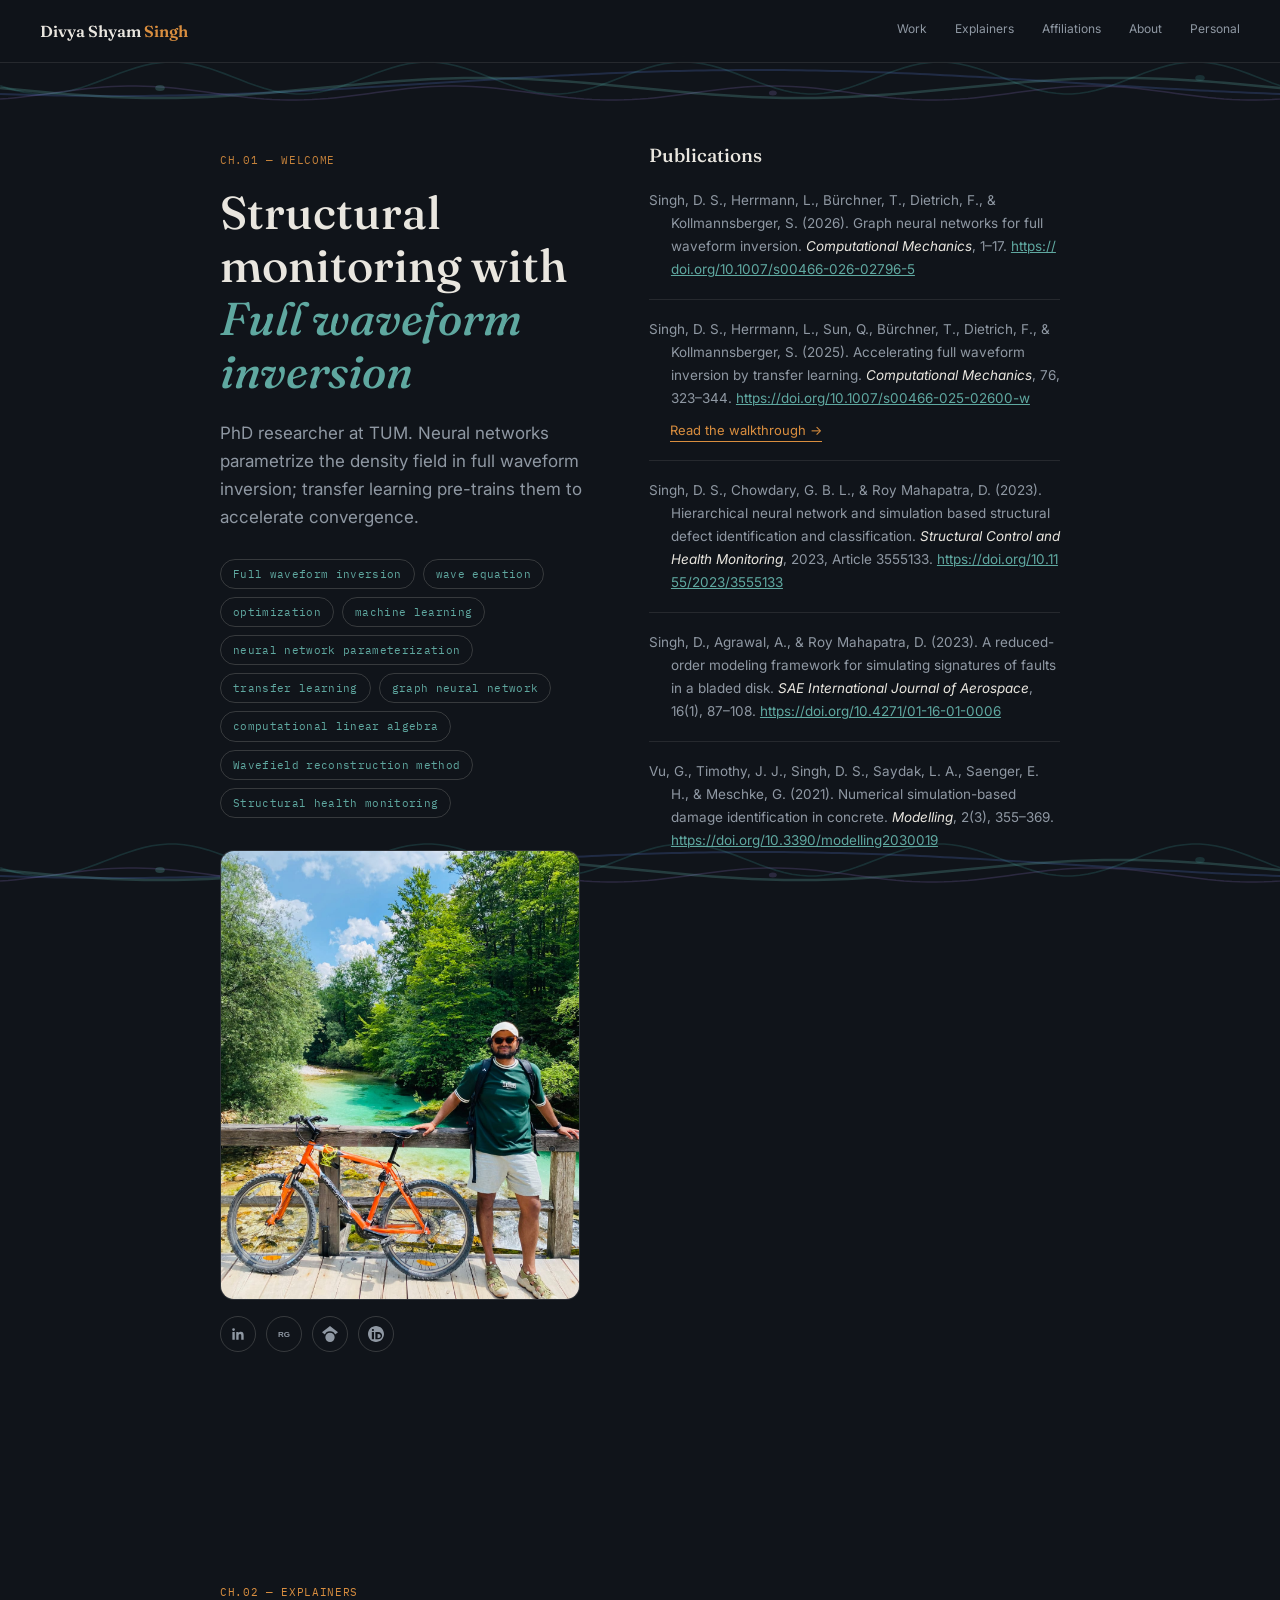
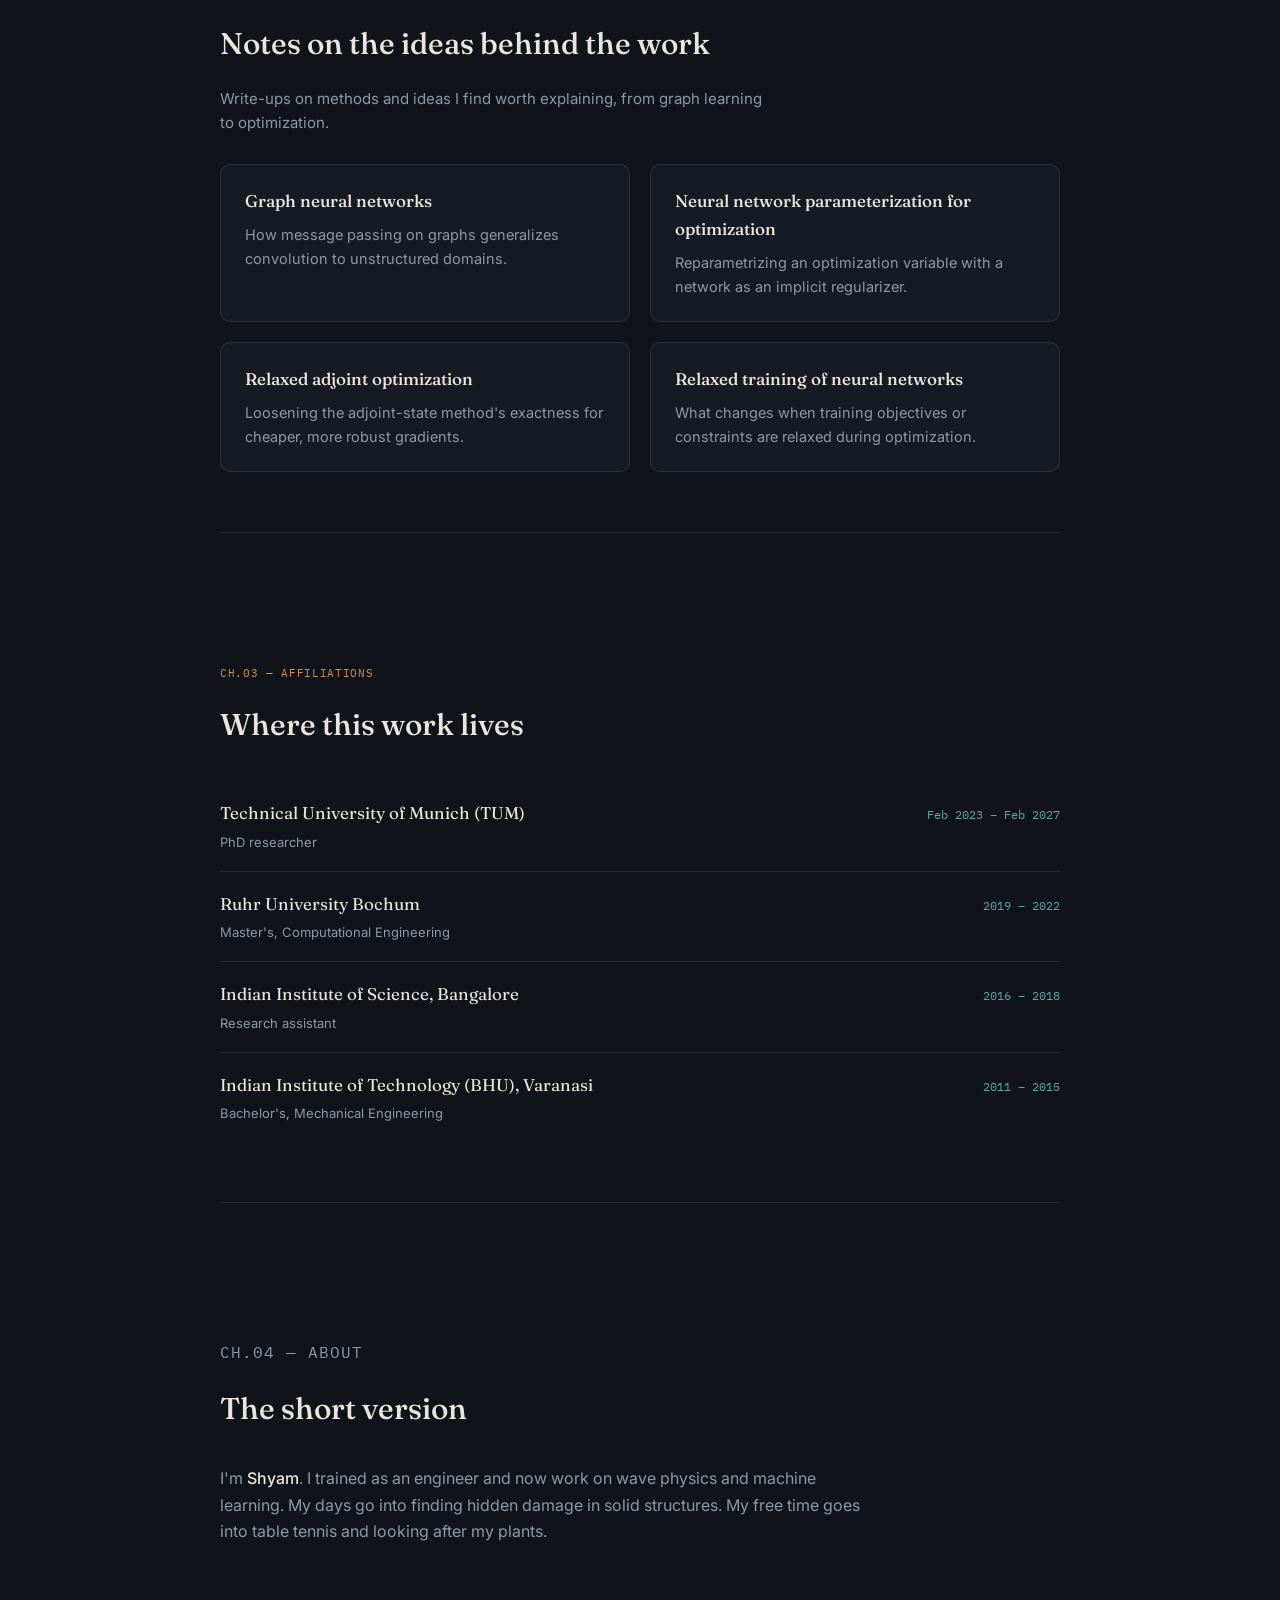
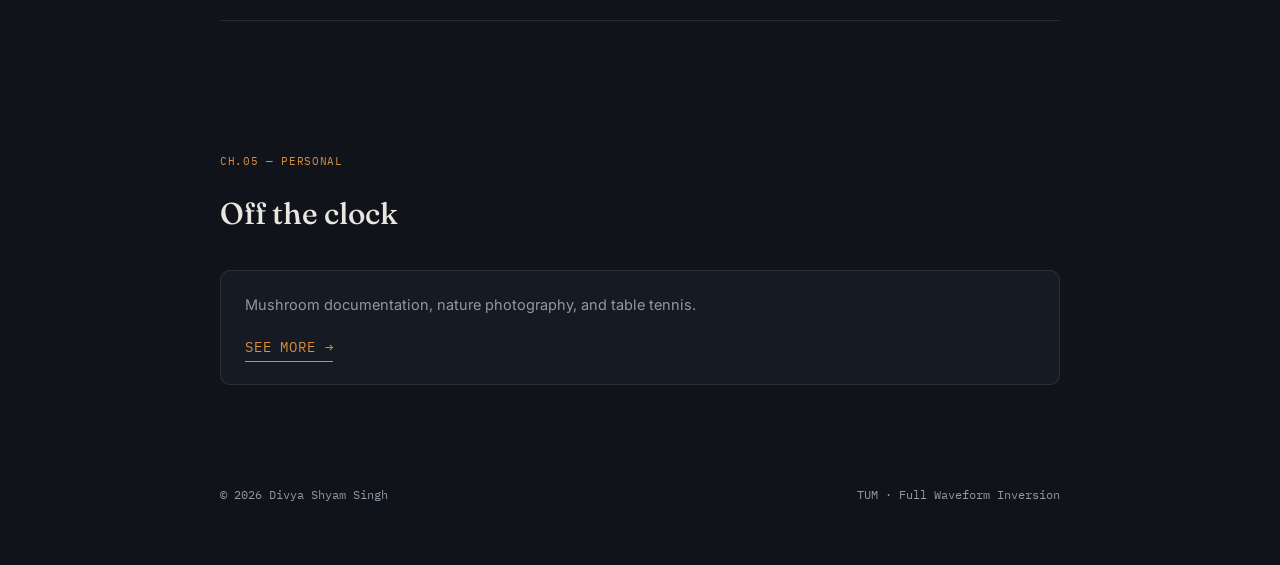
==== index.html @ 3b69af84 "Reorient wave decoration to horizontal top/bottom bands Replaces the single vertical left-edge strip" ====
<!DOCTYPE html>
<html lang="en">
<head>
<meta charset="UTF-8">
<meta name="viewport" content="width=device-width, initial-scale=1.0">
<title>Divya Shyam Singh</title>
<link rel="preconnect" href="https://fonts.googleapis.com">
<link rel="preconnect" href="https://fonts.gstatic.com" crossorigin>
<link href="https://fonts.googleapis.com/css2?family=Fraunces:opsz,wght@9..144,400;9..144,500;9..144,600&family=IBM+Plex+Mono:wght@400;500&family=Inter:wght@400;500&display=swap" rel="stylesheet">
<link rel="stylesheet" href="styles.css">
<style>
  #hero{
    display:block;
    padding-top:140px; padding-bottom:100px;
    border-bottom:none; position:relative;
  }
  #hero .hero-grid{
    display:grid; grid-template-columns:1fr 1.1fr; gap:56px; align-items:start;
  }
  #hero .eyebrow{ opacity:0.9; }
  #hero h1{
    font-family:'Fraunces', serif; font-weight:500;
    font-size:clamp(30px, 4vw, 46px);
    line-height:1.15; margin:0 0 20px;
  }
  #hero h1 em{ font-style:italic; color:var(--teal); }
  #hero p.lede{ color:var(--text-dim); font-size:17px; max-width:48ch; margin:0 0 28px; }
  #hero .hero-tags{ display:flex; flex-wrap:wrap; gap:8px; margin-bottom:32px; }

  .hero-photo{
    border-radius:14px; overflow:hidden;
    border:1px solid var(--line); background:var(--bg-panel);
    aspect-ratio:4/5; max-width:360px;
  }
  .hero-photo img{ width:100%; height:100%; object-fit:cover; display:block; }

  .hero-socials{ display:flex; gap:10px; margin-top:16px; max-width:360px; }
  .hero-socials a{
    display:flex; align-items:center; justify-content:center;
    width:36px; height:36px; border-radius:50%;
    border:1px solid var(--line-strong); color:var(--text-dim);
    transition:color .2s ease, border-color .2s ease;
  }
  .hero-socials a:hover{ color:var(--amber); border-color:var(--amber); }
  .hero-socials svg{ width:16px; height:16px; fill:currentColor; }

  .pub-col .pub-heading{ font-family:'Fraunces', serif; font-weight:500; font-size:19px; margin:0 0 18px; }
  .pub-list{ display:flex; flex-direction:column; }
  .pub-item{ padding:18px 0; border-bottom:1px solid var(--line); }
  .pub-item:first-child{ padding-top:0; }
  .pub-item:last-child{ border-bottom:none; }
  .pub-cite{
    margin:0; color:var(--text-dim); font-size:13.5px; line-height:1.7;
    padding-left:1.6em; text-indent:-1.6em;
  }
  .pub-cite em{ color:var(--text); font-style:italic; }
  .pub-cite a{ color:var(--teal); word-break:break-all; }
  .pub-walkthrough{
    display:inline-block; margin-top:10px; margin-left:1.6em;
    font-size:13px; color:var(--amber); text-decoration:none;
    border-bottom:1px solid var(--amber);
  }

  @media (max-width:820px){
    #hero{ padding-top:110px; }
    #hero .hero-grid{ grid-template-columns:1fr; gap:40px; }
    .hero-photo{ max-width:280px; margin:0 auto 8px; }
  }

  #explainers .lede-strip{ color:var(--text-dim); font-size:15px; max-width:62ch; margin:-14px 0 28px; }
  .explainer-grid{ display:grid; grid-template-columns:repeat(2,1fr); gap:20px; }
  .explainer-card{
    background:var(--bg-panel); border:1px solid var(--line);
    border-radius:10px; padding:22px 24px; text-decoration:none;
    display:block; transition:border-color .2s ease;
  }
  .explainer-card:hover{ border-color:var(--amber); }
  .explainer-card h3{ font-family:'Fraunces', serif; font-weight:500; font-size:17px; margin:0 0 8px; color:var(--text); }
  .explainer-card p{ color:var(--text-dim); font-size:14.5px; margin:0; }
  @media (max-width:720px){ .explainer-grid{ grid-template-columns:1fr; } }

  #affiliations .aff-row{
    display:flex; justify-content:space-between; align-items:baseline;
    gap:16px; padding:18px 0; border-bottom:1px solid var(--line);
    flex-wrap:wrap;
  }
  #affiliations .aff-row:last-child{ border-bottom:none; }
  #affiliations .aff-main{ display:flex; flex-direction:column; gap:4px; }
  #affiliations .aff-name{ font-family:'Fraunces', serif; font-size:17px; }
  #affiliations .aff-role{ color:var(--text-dim); font-size:13px; }
  #affiliations .aff-dates{
    color:var(--teal); font-size:12px; white-space:nowrap;
    font-family:'IBM Plex Mono', monospace;
  }
  #about p{ font-size:16px; color:var(--text-dim); max-width:64ch; }
  #about p strong{ color:var(--text); font-weight:500; }

  #personal .card p{ color:var(--text-dim); font-size:14.5px; margin:0 0 16px; }
  .personal-link{
    display:inline-flex; align-items:center; gap:8px;
    color:var(--amber); text-decoration:none; font-size:14px;
    border-bottom:1px solid var(--amber); padding-bottom:2px;
  }
  .personal-link:hover{ color:var(--text); border-color:var(--text); }
</style>
</head>
<body>
<div class="edge-waves top-waves" aria-hidden="true">
  <svg viewBox="0 0 1600 60" preserveAspectRatio="none">
    <path class="w2" d="M0.0 35.94 L5.0 36.21 L10.0 36.46 L15.0 36.69 L20.0 36.9 L25.0 37.1 L30.0 37.28 L35.0 37.43 L40.0 37.57 L45.0 37.69 L50.0 37.79 L55.0 37.87 L60.0 37.94 L65.0 37.98 L70.0 38.0 L75.0 38.0 L80.0 37.98 L85.0 37.94 L90.0 37.88 L95.0 37.8 L100.0 37.7 L105.0 37.58 L110.0 37.45 L115.0 37.29 L120.0 37.11 L125.0 36.92 L130.0 36.7 L135.0 36.47 L140.0 36.22 L145.0 35.96 L150.0 35.68 L155.0 35.38 L160.0 35.06 L165.0 34.73 L170.0 34.38 L175.0 34.02 L180.0 33.65 L185.0 33.26 L190.0 32.86 L195.0 32.45 L200.0 32.02 L205.0 31.59 L210.0 31.14 L215.0 30.69 L220.0 30.23 L225.0 29.75 L230.0 29.28 L235.0 28.79 L240.0 28.3 L245.0 27.8 L250.0 27.3 L255.0 26.8 L260.0 26.29 L265.0 25.78 L270.0 25.27 L275.0 24.76 L280.0 24.25 L285.0 23.74 L290.0 23.24 L295.0 22.73 L300.0 22.23 L305.0 21.74 L310.0 21.24 L315.0 20.76 L320.0 20.28 L325.0 19.81 L330.0 19.34 L335.0 18.89 L340.0 18.44 L345.0 18.01 L350.0 17.58 L355.0 17.17 L360.0 16.77 L365.0 16.38 L370.0 16.0 L375.0 15.64 L380.0 15.29 L385.0 14.96 L390.0 14.65 L395.0 14.35 L400.0 14.06 L405.0 13.79 L410.0 13.54 L415.0 13.31 L420.0 13.1 L425.0 12.9 L430.0 12.72 L435.0 12.57 L440.0 12.43 L445.0 12.31 L450.0 12.21 L455.0 12.13 L460.0 12.06 L465.0 12.02 L470.0 12.0 L475.0 12.0 L480.0 12.02 L485.0 12.06 L490.0 12.12 L495.0 12.2 L500.0 12.3 L505.0 12.42 L510.0 12.55 L515.0 12.71 L520.0 12.89 L525.0 13.08 L530.0 13.3 L535.0 13.53 L540.0 13.78 L545.0 14.04 L550.0 14.32 L555.0 14.62 L560.0 14.94 L565.0 15.27 L570.0 15.62 L575.0 15.98 L580.0 16.35 L585.0 16.74 L590.0 17.14 L595.0 17.55 L600.0 17.98 L605.0 18.41 L610.0 18.86 L615.0 19.31 L620.0 19.77 L625.0 20.25 L630.0 20.72 L635.0 21.21 L640.0 21.7 L645.0 22.2 L650.0 22.7 L655.0 23.2 L660.0 23.71 L665.0 24.22 L670.0 24.73 L675.0 25.24 L680.0 25.75 L685.0 26.26 L690.0 26.76 L695.0 27.27 L700.0 27.77 L705.0 28.26 L710.0 28.76 L715.0 29.24 L720.0 29.72 L725.0 30.19 L730.0 30.66 L735.0 31.11 L740.0 31.56 L745.0 31.99 L750.0 32.42 L755.0 32.83 L760.0 33.23 L765.0 33.62 L770.0 34.0 L775.0 34.36 L780.0 34.71 L785.0 35.04 L790.0 35.35 L795.0 35.65 L800.0 35.94 L805.0 36.21 L810.0 36.46 L815.0 36.69 L820.0 36.9 L825.0 37.1 L830.0 37.28 L835.0 37.43 L840.0 37.57 L845.0 37.69 L850.0 37.79 L855.0 37.87 L860.0 37.94 L865.0 37.98 L870.0 38.0 L875.0 38.0 L880.0 37.98 L885.0 37.94 L890.0 37.88 L895.0 37.8 L900.0 37.7 L905.0 37.58 L910.0 37.45 L915.0 37.29 L920.0 37.11 L925.0 36.92 L930.0 36.7 L935.0 36.47 L940.0 36.22 L945.0 35.96 L950.0 35.68 L955.0 35.38 L960.0 35.06 L965.0 34.73 L970.0 34.38 L975.0 34.02 L980.0 33.65 L985.0 33.26 L990.0 32.86 L995.0 32.45 L1000.0 32.02 L1005.0 31.59 L1010.0 31.14 L1015.0 30.69 L1020.0 30.23 L1025.0 29.75 L1030.0 29.28 L1035.0 28.79 L1040.0 28.3 L1045.0 27.8 L1050.0 27.3 L1055.0 26.8 L1060.0 26.29 L1065.0 25.78 L1070.0 25.27 L1075.0 24.76 L1080.0 24.25 L1085.0 23.74 L1090.0 23.24 L1095.0 22.73 L1100.0 22.23 L1105.0 21.74 L1110.0 21.24 L1115.0 20.76 L1120.0 20.28 L1125.0 19.81 L1130.0 19.34 L1135.0 18.89 L1140.0 18.44 L1145.0 18.01 L1150.0 17.58 L1155.0 17.17 L1160.0 16.77 L1165.0 16.38 L1170.0 16.0 L1175.0 15.64 L1180.0 15.29 L1185.0 14.96 L1190.0 14.65 L1195.0 14.35 L1200.0 14.06 L1205.0 13.79 L1210.0 13.54 L1215.0 13.31 L1220.0 13.1 L1225.0 12.9 L1230.0 12.72 L1235.0 12.57 L1240.0 12.43 L1245.0 12.31 L1250.0 12.21 L1255.0 12.13 L1260.0 12.06 L1265.0 12.02 L1270.0 12.0 L1275.0 12.0 L1280.0 12.02 L1285.0 12.06 L1290.0 12.12 L1295.0 12.2 L1300.0 12.3 L1305.0 12.42 L1310.0 12.55 L1315.0 12.71 L1320.0 12.89 L1325.0 13.08 L1330.0 13.3 L1335.0 13.53 L1340.0 13.78 L1345.0 14.04 L1350.0 14.32 L1355.0 14.62 L1360.0 14.94 L1365.0 15.27 L1370.0 15.62 L1375.0 15.98 L1380.0 16.35 L1385.0 16.74 L1390.0 17.14 L1395.0 17.55 L1400.0 17.98 L1405.0 18.41 L1410.0 18.86 L1415.0 19.31 L1420.0 19.77 L1425.0 20.25 L1430.0 20.72 L1435.0 21.21 L1440.0 21.7 L1445.0 22.2 L1450.0 22.7 L1455.0 23.2 L1460.0 23.71 L1465.0 24.22 L1470.0 24.73 L1475.0 25.24 L1480.0 25.75 L1485.0 26.26 L1490.0 26.76 L1495.0 27.27 L1500.0 27.77 L1505.0 28.26 L1510.0 28.76 L1515.0 29.24 L1520.0 29.72 L1525.0 30.19 L1530.0 30.66 L1535.0 31.11 L1540.0 31.56 L1545.0 31.99 L1550.0 32.42 L1555.0 32.83 L1560.0 33.23 L1565.0 33.62 L1570.0 34.0 L1575.0 34.36 L1580.0 34.71 L1585.0 35.04 L1590.0 35.35 L1595.0 35.65 L1600.0 35.94"/>
    <path class="w1" d="M0.0 30.0 L5.0 30.78 L10.0 31.56 L15.0 32.33 L20.0 33.09 L25.0 33.83 L30.0 34.54 L35.0 35.22 L40.0 35.88 L45.0 36.49 L50.0 37.07 L55.0 37.6 L60.0 38.09 L65.0 38.53 L70.0 38.91 L75.0 39.24 L80.0 39.51 L85.0 39.72 L90.0 39.88 L95.0 39.97 L100.0 40.0 L105.0 39.97 L110.0 39.88 L115.0 39.72 L120.0 39.51 L125.0 39.24 L130.0 38.91 L135.0 38.53 L140.0 38.09 L145.0 37.6 L150.0 37.07 L155.0 36.49 L160.0 35.88 L165.0 35.22 L170.0 34.54 L175.0 33.83 L180.0 33.09 L185.0 32.33 L190.0 31.56 L195.0 30.78 L200.0 30.0 L205.0 29.22 L210.0 28.44 L215.0 27.67 L220.0 26.91 L225.0 26.17 L230.0 25.46 L235.0 24.78 L240.0 24.12 L245.0 23.51 L250.0 22.93 L255.0 22.4 L260.0 21.91 L265.0 21.47 L270.0 21.09 L275.0 20.76 L280.0 20.49 L285.0 20.28 L290.0 20.12 L295.0 20.03 L300.0 20.0 L305.0 20.03 L310.0 20.12 L315.0 20.28 L320.0 20.49 L325.0 20.76 L330.0 21.09 L335.0 21.47 L340.0 21.91 L345.0 22.4 L350.0 22.93 L355.0 23.51 L360.0 24.12 L365.0 24.78 L370.0 25.46 L375.0 26.17 L380.0 26.91 L385.0 27.67 L390.0 28.44 L395.0 29.22 L400.0 30.0 L405.0 30.78 L410.0 31.56 L415.0 32.33 L420.0 33.09 L425.0 33.83 L430.0 34.54 L435.0 35.22 L440.0 35.88 L445.0 36.49 L450.0 37.07 L455.0 37.6 L460.0 38.09 L465.0 38.53 L470.0 38.91 L475.0 39.24 L480.0 39.51 L485.0 39.72 L490.0 39.88 L495.0 39.97 L500.0 40.0 L505.0 39.97 L510.0 39.88 L515.0 39.72 L520.0 39.51 L525.0 39.24 L530.0 38.91 L535.0 38.53 L540.0 38.09 L545.0 37.6 L550.0 37.07 L555.0 36.49 L560.0 35.88 L565.0 35.22 L570.0 34.54 L575.0 33.83 L580.0 33.09 L585.0 32.33 L590.0 31.56 L595.0 30.78 L600.0 30.0 L605.0 29.22 L610.0 28.44 L615.0 27.67 L620.0 26.91 L625.0 26.17 L630.0 25.46 L635.0 24.78 L640.0 24.12 L645.0 23.51 L650.0 22.93 L655.0 22.4 L660.0 21.91 L665.0 21.47 L670.0 21.09 L675.0 20.76 L680.0 20.49 L685.0 20.28 L690.0 20.12 L695.0 20.03 L700.0 20.0 L705.0 20.03 L710.0 20.12 L715.0 20.28 L720.0 20.49 L725.0 20.76 L730.0 21.09 L735.0 21.47 L740.0 21.91 L745.0 22.4 L750.0 22.93 L755.0 23.51 L760.0 24.12 L765.0 24.78 L770.0 25.46 L775.0 26.17 L780.0 26.91 L785.0 27.67 L790.0 28.44 L795.0 29.22 L800.0 30.0 L805.0 30.78 L810.0 31.56 L815.0 32.33 L820.0 33.09 L825.0 33.83 L830.0 34.54 L835.0 35.22 L840.0 35.88 L845.0 36.49 L850.0 37.07 L855.0 37.6 L860.0 38.09 L865.0 38.53 L870.0 38.91 L875.0 39.24 L880.0 39.51 L885.0 39.72 L890.0 39.88 L895.0 39.97 L900.0 40.0 L905.0 39.97 L910.0 39.88 L915.0 39.72 L920.0 39.51 L925.0 39.24 L930.0 38.91 L935.0 38.53 L940.0 38.09 L945.0 37.6 L950.0 37.07 L955.0 36.49 L960.0 35.88 L965.0 35.22 L970.0 34.54 L975.0 33.83 L980.0 33.09 L985.0 32.33 L990.0 31.56 L995.0 30.78 L1000.0 30.0 L1005.0 29.22 L1010.0 28.44 L1015.0 27.67 L1020.0 26.91 L1025.0 26.17 L1030.0 25.46 L1035.0 24.78 L1040.0 24.12 L1045.0 23.51 L1050.0 22.93 L1055.0 22.4 L1060.0 21.91 L1065.0 21.47 L1070.0 21.09 L1075.0 20.76 L1080.0 20.49 L1085.0 20.28 L1090.0 20.12 L1095.0 20.03 L1100.0 20.0 L1105.0 20.03 L1110.0 20.12 L1115.0 20.28 L1120.0 20.49 L1125.0 20.76 L1130.0 21.09 L1135.0 21.47 L1140.0 21.91 L1145.0 22.4 L1150.0 22.93 L1155.0 23.51 L1160.0 24.12 L1165.0 24.78 L1170.0 25.46 L1175.0 26.17 L1180.0 26.91 L1185.0 27.67 L1190.0 28.44 L1195.0 29.22 L1200.0 30.0 L1205.0 30.78 L1210.0 31.56 L1215.0 32.33 L1220.0 33.09 L1225.0 33.83 L1230.0 34.54 L1235.0 35.22 L1240.0 35.88 L1245.0 36.49 L1250.0 37.07 L1255.0 37.6 L1260.0 38.09 L1265.0 38.53 L1270.0 38.91 L1275.0 39.24 L1280.0 39.51 L1285.0 39.72 L1290.0 39.88 L1295.0 39.97 L1300.0 40.0 L1305.0 39.97 L1310.0 39.88 L1315.0 39.72 L1320.0 39.51 L1325.0 39.24 L1330.0 38.91 L1335.0 38.53 L1340.0 38.09 L1345.0 37.6 L1350.0 37.07 L1355.0 36.49 L1360.0 35.88 L1365.0 35.22 L1370.0 34.54 L1375.0 33.83 L1380.0 33.09 L1385.0 32.33 L1390.0 31.56 L1395.0 30.78 L1400.0 30.0 L1405.0 29.22 L1410.0 28.44 L1415.0 27.67 L1420.0 26.91 L1425.0 26.17 L1430.0 25.46 L1435.0 24.78 L1440.0 24.12 L1445.0 23.51 L1450.0 22.93 L1455.0 22.4 L1460.0 21.91 L1465.0 21.47 L1470.0 21.09 L1475.0 20.76 L1480.0 20.49 L1485.0 20.28 L1490.0 20.12 L1495.0 20.03 L1500.0 20.0 L1505.0 20.03 L1510.0 20.12 L1515.0 20.28 L1520.0 20.49 L1525.0 20.76 L1530.0 21.09 L1535.0 21.47 L1540.0 21.91 L1545.0 22.4 L1550.0 22.93 L1555.0 23.51 L1560.0 24.12 L1565.0 24.78 L1570.0 25.46 L1575.0 26.17 L1580.0 26.91 L1585.0 27.67 L1590.0 28.44 L1595.0 29.22 L1600.0 30.0"/>
    <path class="w4" d="M0.0 27.67 L5.0 30.26 L10.0 32.46 L15.0 34.18 L20.0 35.35 L25.0 35.94 L30.0 35.91 L35.0 35.27 L40.0 34.04 L45.0 32.28 L50.0 30.04 L55.0 27.41 L60.0 24.5 L65.0 21.42 L70.0 18.29 L75.0 15.22 L80.0 12.33 L85.0 9.74 L90.0 7.54 L95.0 5.82 L100.0 4.65 L105.0 4.06 L110.0 4.09 L115.0 4.73 L120.0 5.96 L125.0 7.72 L130.0 9.96 L135.0 12.59 L140.0 15.5 L145.0 18.58 L150.0 21.71 L155.0 24.78 L160.0 27.67 L165.0 30.26 L170.0 32.46 L175.0 34.18 L180.0 35.35 L185.0 35.94 L190.0 35.91 L195.0 35.27 L200.0 34.04 L205.0 32.28 L210.0 30.04 L215.0 27.41 L220.0 24.5 L225.0 21.42 L230.0 18.29 L235.0 15.22 L240.0 12.33 L245.0 9.74 L250.0 7.54 L255.0 5.82 L260.0 4.65 L265.0 4.06 L270.0 4.09 L275.0 4.73 L280.0 5.96 L285.0 7.72 L290.0 9.96 L295.0 12.59 L300.0 15.5 L305.0 18.58 L310.0 21.71 L315.0 24.78 L320.0 27.67 L325.0 30.26 L330.0 32.46 L335.0 34.18 L340.0 35.35 L345.0 35.94 L350.0 35.91 L355.0 35.27 L360.0 34.04 L365.0 32.28 L370.0 30.04 L375.0 27.41 L380.0 24.5 L385.0 21.42 L390.0 18.29 L395.0 15.22 L400.0 12.33 L405.0 9.74 L410.0 7.54 L415.0 5.82 L420.0 4.65 L425.0 4.06 L430.0 4.09 L435.0 4.73 L440.0 5.96 L445.0 7.72 L450.0 9.96 L455.0 12.59 L460.0 15.5 L465.0 18.58 L470.0 21.71 L475.0 24.78 L480.0 27.67 L485.0 30.26 L490.0 32.46 L495.0 34.18 L500.0 35.35 L505.0 35.94 L510.0 35.91 L515.0 35.27 L520.0 34.04 L525.0 32.28 L530.0 30.04 L535.0 27.41 L540.0 24.5 L545.0 21.42 L550.0 18.29 L555.0 15.22 L560.0 12.33 L565.0 9.74 L570.0 7.54 L575.0 5.82 L580.0 4.65 L585.0 4.06 L590.0 4.09 L595.0 4.73 L600.0 5.96 L605.0 7.72 L610.0 9.96 L615.0 12.59 L620.0 15.5 L625.0 18.58 L630.0 21.71 L635.0 24.78 L640.0 27.67 L645.0 30.26 L650.0 32.46 L655.0 34.18 L660.0 35.35 L665.0 35.94 L670.0 35.91 L675.0 35.27 L680.0 34.04 L685.0 32.28 L690.0 30.04 L695.0 27.41 L700.0 24.5 L705.0 21.42 L710.0 18.29 L715.0 15.22 L720.0 12.33 L725.0 9.74 L730.0 7.54 L735.0 5.82 L740.0 4.65 L745.0 4.06 L750.0 4.09 L755.0 4.73 L760.0 5.96 L765.0 7.72 L770.0 9.96 L775.0 12.59 L780.0 15.5 L785.0 18.58 L790.0 21.71 L795.0 24.78 L800.0 27.67 L805.0 30.26 L810.0 32.46 L815.0 34.18 L820.0 35.35 L825.0 35.94 L830.0 35.91 L835.0 35.27 L840.0 34.04 L845.0 32.28 L850.0 30.04 L855.0 27.41 L860.0 24.5 L865.0 21.42 L870.0 18.29 L875.0 15.22 L880.0 12.33 L885.0 9.74 L890.0 7.54 L895.0 5.82 L900.0 4.65 L905.0 4.06 L910.0 4.09 L915.0 4.73 L920.0 5.96 L925.0 7.72 L930.0 9.96 L935.0 12.59 L940.0 15.5 L945.0 18.58 L950.0 21.71 L955.0 24.78 L960.0 27.67 L965.0 30.26 L970.0 32.46 L975.0 34.18 L980.0 35.35 L985.0 35.94 L990.0 35.91 L995.0 35.27 L1000.0 34.04 L1005.0 32.28 L1010.0 30.04 L1015.0 27.41 L1020.0 24.5 L1025.0 21.42 L1030.0 18.29 L1035.0 15.22 L1040.0 12.33 L1045.0 9.74 L1050.0 7.54 L1055.0 5.82 L1060.0 4.65 L1065.0 4.06 L1070.0 4.09 L1075.0 4.73 L1080.0 5.96 L1085.0 7.72 L1090.0 9.96 L1095.0 12.59 L1100.0 15.5 L1105.0 18.58 L1110.0 21.71 L1115.0 24.78 L1120.0 27.67 L1125.0 30.26 L1130.0 32.46 L1135.0 34.18 L1140.0 35.35 L1145.0 35.94 L1150.0 35.91 L1155.0 35.27 L1160.0 34.04 L1165.0 32.28 L1170.0 30.04 L1175.0 27.41 L1180.0 24.5 L1185.0 21.42 L1190.0 18.29 L1195.0 15.22 L1200.0 12.33 L1205.0 9.74 L1210.0 7.54 L1215.0 5.82 L1220.0 4.65 L1225.0 4.06 L1230.0 4.09 L1235.0 4.73 L1240.0 5.96 L1245.0 7.72 L1250.0 9.96 L1255.0 12.59 L1260.0 15.5 L1265.0 18.58 L1270.0 21.71 L1275.0 24.78 L1280.0 27.67 L1285.0 30.26 L1290.0 32.46 L1295.0 34.18 L1300.0 35.35 L1305.0 35.94 L1310.0 35.91 L1315.0 35.27 L1320.0 34.04 L1325.0 32.28 L1330.0 30.04 L1335.0 27.41 L1340.0 24.5 L1345.0 21.42 L1350.0 18.29 L1355.0 15.22 L1360.0 12.33 L1365.0 9.74 L1370.0 7.54 L1375.0 5.82 L1380.0 4.65 L1385.0 4.06 L1390.0 4.09 L1395.0 4.73 L1400.0 5.96 L1405.0 7.72 L1410.0 9.96 L1415.0 12.59 L1420.0 15.5 L1425.0 18.58 L1430.0 21.71 L1435.0 24.78 L1440.0 27.67 L1445.0 30.26 L1450.0 32.46 L1455.0 34.18 L1460.0 35.35 L1465.0 35.94 L1470.0 35.91 L1475.0 35.27 L1480.0 34.04 L1485.0 32.28 L1490.0 30.04 L1495.0 27.41 L1500.0 24.5 L1505.0 21.42 L1510.0 18.29 L1515.0 15.22 L1520.0 12.33 L1525.0 9.74 L1530.0 7.54 L1535.0 5.82 L1540.0 4.65 L1545.0 4.06 L1550.0 4.09 L1555.0 4.73 L1560.0 5.96 L1565.0 7.72 L1570.0 9.96 L1575.0 12.59 L1580.0 15.5 L1585.0 18.58 L1590.0 21.71 L1595.0 24.78 L1600.0 27.67"/>
    <path class="w3" d="M0.0 41.04 L5.0 40.42 L10.0 39.65 L15.0 38.78 L20.0 37.81 L25.0 36.77 L30.0 35.69 L35.0 34.59 L40.0 33.51 L45.0 32.45 L50.0 31.47 L55.0 30.56 L60.0 29.77 L65.0 29.11 L70.0 28.59 L75.0 28.23 L80.0 28.03 L85.0 28.01 L90.0 28.16 L95.0 28.48 L100.0 28.96 L105.0 29.58 L110.0 30.35 L115.0 31.22 L120.0 32.19 L125.0 33.23 L130.0 34.31 L135.0 35.41 L140.0 36.49 L145.0 37.55 L150.0 38.53 L155.0 39.44 L160.0 40.23 L165.0 40.89 L170.0 41.41 L175.0 41.77 L180.0 41.97 L185.0 41.99 L190.0 41.84 L195.0 41.52 L200.0 41.04 L205.0 40.42 L210.0 39.65 L215.0 38.78 L220.0 37.81 L225.0 36.77 L230.0 35.69 L235.0 34.59 L240.0 33.51 L245.0 32.45 L250.0 31.47 L255.0 30.56 L260.0 29.77 L265.0 29.11 L270.0 28.59 L275.0 28.23 L280.0 28.03 L285.0 28.01 L290.0 28.16 L295.0 28.48 L300.0 28.96 L305.0 29.58 L310.0 30.35 L315.0 31.22 L320.0 32.19 L325.0 33.23 L330.0 34.31 L335.0 35.41 L340.0 36.49 L345.0 37.55 L350.0 38.53 L355.0 39.44 L360.0 40.23 L365.0 40.89 L370.0 41.41 L375.0 41.77 L380.0 41.97 L385.0 41.99 L390.0 41.84 L395.0 41.52 L400.0 41.04 L405.0 40.42 L410.0 39.65 L415.0 38.78 L420.0 37.81 L425.0 36.77 L430.0 35.69 L435.0 34.59 L440.0 33.51 L445.0 32.45 L450.0 31.47 L455.0 30.56 L460.0 29.77 L465.0 29.11 L470.0 28.59 L475.0 28.23 L480.0 28.03 L485.0 28.01 L490.0 28.16 L495.0 28.48 L500.0 28.96 L505.0 29.58 L510.0 30.35 L515.0 31.22 L520.0 32.19 L525.0 33.23 L530.0 34.31 L535.0 35.41 L540.0 36.49 L545.0 37.55 L550.0 38.53 L555.0 39.44 L560.0 40.23 L565.0 40.89 L570.0 41.41 L575.0 41.77 L580.0 41.97 L585.0 41.99 L590.0 41.84 L595.0 41.52 L600.0 41.04 L605.0 40.42 L610.0 39.65 L615.0 38.78 L620.0 37.81 L625.0 36.77 L630.0 35.69 L635.0 34.59 L640.0 33.51 L645.0 32.45 L650.0 31.47 L655.0 30.56 L660.0 29.77 L665.0 29.11 L670.0 28.59 L675.0 28.23 L680.0 28.03 L685.0 28.01 L690.0 28.16 L695.0 28.48 L700.0 28.96 L705.0 29.58 L710.0 30.35 L715.0 31.22 L720.0 32.19 L725.0 33.23 L730.0 34.31 L735.0 35.41 L740.0 36.49 L745.0 37.55 L750.0 38.53 L755.0 39.44 L760.0 40.23 L765.0 40.89 L770.0 41.41 L775.0 41.77 L780.0 41.97 L785.0 41.99 L790.0 41.84 L795.0 41.52 L800.0 41.04 L805.0 40.42 L810.0 39.65 L815.0 38.78 L820.0 37.81 L825.0 36.77 L830.0 35.69 L835.0 34.59 L840.0 33.51 L845.0 32.45 L850.0 31.47 L855.0 30.56 L860.0 29.77 L865.0 29.11 L870.0 28.59 L875.0 28.23 L880.0 28.03 L885.0 28.01 L890.0 28.16 L895.0 28.48 L900.0 28.96 L905.0 29.58 L910.0 30.35 L915.0 31.22 L920.0 32.19 L925.0 33.23 L930.0 34.31 L935.0 35.41 L940.0 36.49 L945.0 37.55 L950.0 38.53 L955.0 39.44 L960.0 40.23 L965.0 40.89 L970.0 41.41 L975.0 41.77 L980.0 41.97 L985.0 41.99 L990.0 41.84 L995.0 41.52 L1000.0 41.04 L1005.0 40.42 L1010.0 39.65 L1015.0 38.78 L1020.0 37.81 L1025.0 36.77 L1030.0 35.69 L1035.0 34.59 L1040.0 33.51 L1045.0 32.45 L1050.0 31.47 L1055.0 30.56 L1060.0 29.77 L1065.0 29.11 L1070.0 28.59 L1075.0 28.23 L1080.0 28.03 L1085.0 28.01 L1090.0 28.16 L1095.0 28.48 L1100.0 28.96 L1105.0 29.58 L1110.0 30.35 L1115.0 31.22 L1120.0 32.19 L1125.0 33.23 L1130.0 34.31 L1135.0 35.41 L1140.0 36.49 L1145.0 37.55 L1150.0 38.53 L1155.0 39.44 L1160.0 40.23 L1165.0 40.89 L1170.0 41.41 L1175.0 41.77 L1180.0 41.97 L1185.0 41.99 L1190.0 41.84 L1195.0 41.52 L1200.0 41.04 L1205.0 40.42 L1210.0 39.65 L1215.0 38.78 L1220.0 37.81 L1225.0 36.77 L1230.0 35.69 L1235.0 34.59 L1240.0 33.51 L1245.0 32.45 L1250.0 31.47 L1255.0 30.56 L1260.0 29.77 L1265.0 29.11 L1270.0 28.59 L1275.0 28.23 L1280.0 28.03 L1285.0 28.01 L1290.0 28.16 L1295.0 28.48 L1300.0 28.96 L1305.0 29.58 L1310.0 30.35 L1315.0 31.22 L1320.0 32.19 L1325.0 33.23 L1330.0 34.31 L1335.0 35.41 L1340.0 36.49 L1345.0 37.55 L1350.0 38.53 L1355.0 39.44 L1360.0 40.23 L1365.0 40.89 L1370.0 41.41 L1375.0 41.77 L1380.0 41.97 L1385.0 41.99 L1390.0 41.84 L1395.0 41.52 L1400.0 41.04 L1405.0 40.42 L1410.0 39.65 L1415.0 38.78 L1420.0 37.81 L1425.0 36.77 L1430.0 35.69 L1435.0 34.59 L1440.0 33.51 L1445.0 32.45 L1450.0 31.47 L1455.0 30.56 L1460.0 29.77 L1465.0 29.11 L1470.0 28.59 L1475.0 28.23 L1480.0 28.03 L1485.0 28.01 L1490.0 28.16 L1495.0 28.48 L1500.0 28.96 L1505.0 29.58 L1510.0 30.35 L1515.0 31.22 L1520.0 32.19 L1525.0 33.23 L1530.0 34.31 L1535.0 35.41 L1540.0 36.49 L1545.0 37.55 L1550.0 38.53 L1555.0 39.44 L1560.0 40.23 L1565.0 40.89 L1570.0 41.41 L1575.0 41.77 L1580.0 41.97 L1585.0 41.99 L1590.0 41.84 L1595.0 41.52 L1600.0 41.04"/>
    <circle class="w1" cx="100" cy="30" r="3"/>
    <circle class="w3" cx="483" cy="35" r="2.5"/>
    <circle class="w4" cx="750" cy="20" r="3"/>
    <circle class="w2" cx="1266" cy="25" r="3"/>
  </svg>
</div>
<div class="edge-waves bottom-waves" aria-hidden="true">
  <svg viewBox="0 0 1600 60" preserveAspectRatio="none">
    <path class="w2" d="M0.0 35.94 L5.0 36.21 L10.0 36.46 L15.0 36.69 L20.0 36.9 L25.0 37.1 L30.0 37.28 L35.0 37.43 L40.0 37.57 L45.0 37.69 L50.0 37.79 L55.0 37.87 L60.0 37.94 L65.0 37.98 L70.0 38.0 L75.0 38.0 L80.0 37.98 L85.0 37.94 L90.0 37.88 L95.0 37.8 L100.0 37.7 L105.0 37.58 L110.0 37.45 L115.0 37.29 L120.0 37.11 L125.0 36.92 L130.0 36.7 L135.0 36.47 L140.0 36.22 L145.0 35.96 L150.0 35.68 L155.0 35.38 L160.0 35.06 L165.0 34.73 L170.0 34.38 L175.0 34.02 L180.0 33.65 L185.0 33.26 L190.0 32.86 L195.0 32.45 L200.0 32.02 L205.0 31.59 L210.0 31.14 L215.0 30.69 L220.0 30.23 L225.0 29.75 L230.0 29.28 L235.0 28.79 L240.0 28.3 L245.0 27.8 L250.0 27.3 L255.0 26.8 L260.0 26.29 L265.0 25.78 L270.0 25.27 L275.0 24.76 L280.0 24.25 L285.0 23.74 L290.0 23.24 L295.0 22.73 L300.0 22.23 L305.0 21.74 L310.0 21.24 L315.0 20.76 L320.0 20.28 L325.0 19.81 L330.0 19.34 L335.0 18.89 L340.0 18.44 L345.0 18.01 L350.0 17.58 L355.0 17.17 L360.0 16.77 L365.0 16.38 L370.0 16.0 L375.0 15.64 L380.0 15.29 L385.0 14.96 L390.0 14.65 L395.0 14.35 L400.0 14.06 L405.0 13.79 L410.0 13.54 L415.0 13.31 L420.0 13.1 L425.0 12.9 L430.0 12.72 L435.0 12.57 L440.0 12.43 L445.0 12.31 L450.0 12.21 L455.0 12.13 L460.0 12.06 L465.0 12.02 L470.0 12.0 L475.0 12.0 L480.0 12.02 L485.0 12.06 L490.0 12.12 L495.0 12.2 L500.0 12.3 L505.0 12.42 L510.0 12.55 L515.0 12.71 L520.0 12.89 L525.0 13.08 L530.0 13.3 L535.0 13.53 L540.0 13.78 L545.0 14.04 L550.0 14.32 L555.0 14.62 L560.0 14.94 L565.0 15.27 L570.0 15.62 L575.0 15.98 L580.0 16.35 L585.0 16.74 L590.0 17.14 L595.0 17.55 L600.0 17.98 L605.0 18.41 L610.0 18.86 L615.0 19.31 L620.0 19.77 L625.0 20.25 L630.0 20.72 L635.0 21.21 L640.0 21.7 L645.0 22.2 L650.0 22.7 L655.0 23.2 L660.0 23.71 L665.0 24.22 L670.0 24.73 L675.0 25.24 L680.0 25.75 L685.0 26.26 L690.0 26.76 L695.0 27.27 L700.0 27.77 L705.0 28.26 L710.0 28.76 L715.0 29.24 L720.0 29.72 L725.0 30.19 L730.0 30.66 L735.0 31.11 L740.0 31.56 L745.0 31.99 L750.0 32.42 L755.0 32.83 L760.0 33.23 L765.0 33.62 L770.0 34.0 L775.0 34.36 L780.0 34.71 L785.0 35.04 L790.0 35.35 L795.0 35.65 L800.0 35.94 L805.0 36.21 L810.0 36.46 L815.0 36.69 L820.0 36.9 L825.0 37.1 L830.0 37.28 L835.0 37.43 L840.0 37.57 L845.0 37.69 L850.0 37.79 L855.0 37.87 L860.0 37.94 L865.0 37.98 L870.0 38.0 L875.0 38.0 L880.0 37.98 L885.0 37.94 L890.0 37.88 L895.0 37.8 L900.0 37.7 L905.0 37.58 L910.0 37.45 L915.0 37.29 L920.0 37.11 L925.0 36.92 L930.0 36.7 L935.0 36.47 L940.0 36.22 L945.0 35.96 L950.0 35.68 L955.0 35.38 L960.0 35.06 L965.0 34.73 L970.0 34.38 L975.0 34.02 L980.0 33.65 L985.0 33.26 L990.0 32.86 L995.0 32.45 L1000.0 32.02 L1005.0 31.59 L1010.0 31.14 L1015.0 30.69 L1020.0 30.23 L1025.0 29.75 L1030.0 29.28 L1035.0 28.79 L1040.0 28.3 L1045.0 27.8 L1050.0 27.3 L1055.0 26.8 L1060.0 26.29 L1065.0 25.78 L1070.0 25.27 L1075.0 24.76 L1080.0 24.25 L1085.0 23.74 L1090.0 23.24 L1095.0 22.73 L1100.0 22.23 L1105.0 21.74 L1110.0 21.24 L1115.0 20.76 L1120.0 20.28 L1125.0 19.81 L1130.0 19.34 L1135.0 18.89 L1140.0 18.44 L1145.0 18.01 L1150.0 17.58 L1155.0 17.17 L1160.0 16.77 L1165.0 16.38 L1170.0 16.0 L1175.0 15.64 L1180.0 15.29 L1185.0 14.96 L1190.0 14.65 L1195.0 14.35 L1200.0 14.06 L1205.0 13.79 L1210.0 13.54 L1215.0 13.31 L1220.0 13.1 L1225.0 12.9 L1230.0 12.72 L1235.0 12.57 L1240.0 12.43 L1245.0 12.31 L1250.0 12.21 L1255.0 12.13 L1260.0 12.06 L1265.0 12.02 L1270.0 12.0 L1275.0 12.0 L1280.0 12.02 L1285.0 12.06 L1290.0 12.12 L1295.0 12.2 L1300.0 12.3 L1305.0 12.42 L1310.0 12.55 L1315.0 12.71 L1320.0 12.89 L1325.0 13.08 L1330.0 13.3 L1335.0 13.53 L1340.0 13.78 L1345.0 14.04 L1350.0 14.32 L1355.0 14.62 L1360.0 14.94 L1365.0 15.27 L1370.0 15.62 L1375.0 15.98 L1380.0 16.35 L1385.0 16.74 L1390.0 17.14 L1395.0 17.55 L1400.0 17.98 L1405.0 18.41 L1410.0 18.86 L1415.0 19.31 L1420.0 19.77 L1425.0 20.25 L1430.0 20.72 L1435.0 21.21 L1440.0 21.7 L1445.0 22.2 L1450.0 22.7 L1455.0 23.2 L1460.0 23.71 L1465.0 24.22 L1470.0 24.73 L1475.0 25.24 L1480.0 25.75 L1485.0 26.26 L1490.0 26.76 L1495.0 27.27 L1500.0 27.77 L1505.0 28.26 L1510.0 28.76 L1515.0 29.24 L1520.0 29.72 L1525.0 30.19 L1530.0 30.66 L1535.0 31.11 L1540.0 31.56 L1545.0 31.99 L1550.0 32.42 L1555.0 32.83 L1560.0 33.23 L1565.0 33.62 L1570.0 34.0 L1575.0 34.36 L1580.0 34.71 L1585.0 35.04 L1590.0 35.35 L1595.0 35.65 L1600.0 35.94"/>
    <path class="w1" d="M0.0 30.0 L5.0 30.78 L10.0 31.56 L15.0 32.33 L20.0 33.09 L25.0 33.83 L30.0 34.54 L35.0 35.22 L40.0 35.88 L45.0 36.49 L50.0 37.07 L55.0 37.6 L60.0 38.09 L65.0 38.53 L70.0 38.91 L75.0 39.24 L80.0 39.51 L85.0 39.72 L90.0 39.88 L95.0 39.97 L100.0 40.0 L105.0 39.97 L110.0 39.88 L115.0 39.72 L120.0 39.51 L125.0 39.24 L130.0 38.91 L135.0 38.53 L140.0 38.09 L145.0 37.6 L150.0 37.07 L155.0 36.49 L160.0 35.88 L165.0 35.22 L170.0 34.54 L175.0 33.83 L180.0 33.09 L185.0 32.33 L190.0 31.56 L195.0 30.78 L200.0 30.0 L205.0 29.22 L210.0 28.44 L215.0 27.67 L220.0 26.91 L225.0 26.17 L230.0 25.46 L235.0 24.78 L240.0 24.12 L245.0 23.51 L250.0 22.93 L255.0 22.4 L260.0 21.91 L265.0 21.47 L270.0 21.09 L275.0 20.76 L280.0 20.49 L285.0 20.28 L290.0 20.12 L295.0 20.03 L300.0 20.0 L305.0 20.03 L310.0 20.12 L315.0 20.28 L320.0 20.49 L325.0 20.76 L330.0 21.09 L335.0 21.47 L340.0 21.91 L345.0 22.4 L350.0 22.93 L355.0 23.51 L360.0 24.12 L365.0 24.78 L370.0 25.46 L375.0 26.17 L380.0 26.91 L385.0 27.67 L390.0 28.44 L395.0 29.22 L400.0 30.0 L405.0 30.78 L410.0 31.56 L415.0 32.33 L420.0 33.09 L425.0 33.83 L430.0 34.54 L435.0 35.22 L440.0 35.88 L445.0 36.49 L450.0 37.07 L455.0 37.6 L460.0 38.09 L465.0 38.53 L470.0 38.91 L475.0 39.24 L480.0 39.51 L485.0 39.72 L490.0 39.88 L495.0 39.97 L500.0 40.0 L505.0 39.97 L510.0 39.88 L515.0 39.72 L520.0 39.51 L525.0 39.24 L530.0 38.91 L535.0 38.53 L540.0 38.09 L545.0 37.6 L550.0 37.07 L555.0 36.49 L560.0 35.88 L565.0 35.22 L570.0 34.54 L575.0 33.83 L580.0 33.09 L585.0 32.33 L590.0 31.56 L595.0 30.78 L600.0 30.0 L605.0 29.22 L610.0 28.44 L615.0 27.67 L620.0 26.91 L625.0 26.17 L630.0 25.46 L635.0 24.78 L640.0 24.12 L645.0 23.51 L650.0 22.93 L655.0 22.4 L660.0 21.91 L665.0 21.47 L670.0 21.09 L675.0 20.76 L680.0 20.49 L685.0 20.28 L690.0 20.12 L695.0 20.03 L700.0 20.0 L705.0 20.03 L710.0 20.12 L715.0 20.28 L720.0 20.49 L725.0 20.76 L730.0 21.09 L735.0 21.47 L740.0 21.91 L745.0 22.4 L750.0 22.93 L755.0 23.51 L760.0 24.12 L765.0 24.78 L770.0 25.46 L775.0 26.17 L780.0 26.91 L785.0 27.67 L790.0 28.44 L795.0 29.22 L800.0 30.0 L805.0 30.78 L810.0 31.56 L815.0 32.33 L820.0 33.09 L825.0 33.83 L830.0 34.54 L835.0 35.22 L840.0 35.88 L845.0 36.49 L850.0 37.07 L855.0 37.6 L860.0 38.09 L865.0 38.53 L870.0 38.91 L875.0 39.24 L880.0 39.51 L885.0 39.72 L890.0 39.88 L895.0 39.97 L900.0 40.0 L905.0 39.97 L910.0 39.88 L915.0 39.72 L920.0 39.51 L925.0 39.24 L930.0 38.91 L935.0 38.53 L940.0 38.09 L945.0 37.6 L950.0 37.07 L955.0 36.49 L960.0 35.88 L965.0 35.22 L970.0 34.54 L975.0 33.83 L980.0 33.09 L985.0 32.33 L990.0 31.56 L995.0 30.78 L1000.0 30.0 L1005.0 29.22 L1010.0 28.44 L1015.0 27.67 L1020.0 26.91 L1025.0 26.17 L1030.0 25.46 L1035.0 24.78 L1040.0 24.12 L1045.0 23.51 L1050.0 22.93 L1055.0 22.4 L1060.0 21.91 L1065.0 21.47 L1070.0 21.09 L1075.0 20.76 L1080.0 20.49 L1085.0 20.28 L1090.0 20.12 L1095.0 20.03 L1100.0 20.0 L1105.0 20.03 L1110.0 20.12 L1115.0 20.28 L1120.0 20.49 L1125.0 20.76 L1130.0 21.09 L1135.0 21.47 L1140.0 21.91 L1145.0 22.4 L1150.0 22.93 L1155.0 23.51 L1160.0 24.12 L1165.0 24.78 L1170.0 25.46 L1175.0 26.17 L1180.0 26.91 L1185.0 27.67 L1190.0 28.44 L1195.0 29.22 L1200.0 30.0 L1205.0 30.78 L1210.0 31.56 L1215.0 32.33 L1220.0 33.09 L1225.0 33.83 L1230.0 34.54 L1235.0 35.22 L1240.0 35.88 L1245.0 36.49 L1250.0 37.07 L1255.0 37.6 L1260.0 38.09 L1265.0 38.53 L1270.0 38.91 L1275.0 39.24 L1280.0 39.51 L1285.0 39.72 L1290.0 39.88 L1295.0 39.97 L1300.0 40.0 L1305.0 39.97 L1310.0 39.88 L1315.0 39.72 L1320.0 39.51 L1325.0 39.24 L1330.0 38.91 L1335.0 38.53 L1340.0 38.09 L1345.0 37.6 L1350.0 37.07 L1355.0 36.49 L1360.0 35.88 L1365.0 35.22 L1370.0 34.54 L1375.0 33.83 L1380.0 33.09 L1385.0 32.33 L1390.0 31.56 L1395.0 30.78 L1400.0 30.0 L1405.0 29.22 L1410.0 28.44 L1415.0 27.67 L1420.0 26.91 L1425.0 26.17 L1430.0 25.46 L1435.0 24.78 L1440.0 24.12 L1445.0 23.51 L1450.0 22.93 L1455.0 22.4 L1460.0 21.91 L1465.0 21.47 L1470.0 21.09 L1475.0 20.76 L1480.0 20.49 L1485.0 20.28 L1490.0 20.12 L1495.0 20.03 L1500.0 20.0 L1505.0 20.03 L1510.0 20.12 L1515.0 20.28 L1520.0 20.49 L1525.0 20.76 L1530.0 21.09 L1535.0 21.47 L1540.0 21.91 L1545.0 22.4 L1550.0 22.93 L1555.0 23.51 L1560.0 24.12 L1565.0 24.78 L1570.0 25.46 L1575.0 26.17 L1580.0 26.91 L1585.0 27.67 L1590.0 28.44 L1595.0 29.22 L1600.0 30.0"/>
    <path class="w4" d="M0.0 27.67 L5.0 30.26 L10.0 32.46 L15.0 34.18 L20.0 35.35 L25.0 35.94 L30.0 35.91 L35.0 35.27 L40.0 34.04 L45.0 32.28 L50.0 30.04 L55.0 27.41 L60.0 24.5 L65.0 21.42 L70.0 18.29 L75.0 15.22 L80.0 12.33 L85.0 9.74 L90.0 7.54 L95.0 5.82 L100.0 4.65 L105.0 4.06 L110.0 4.09 L115.0 4.73 L120.0 5.96 L125.0 7.72 L130.0 9.96 L135.0 12.59 L140.0 15.5 L145.0 18.58 L150.0 21.71 L155.0 24.78 L160.0 27.67 L165.0 30.26 L170.0 32.46 L175.0 34.18 L180.0 35.35 L185.0 35.94 L190.0 35.91 L195.0 35.27 L200.0 34.04 L205.0 32.28 L210.0 30.04 L215.0 27.41 L220.0 24.5 L225.0 21.42 L230.0 18.29 L235.0 15.22 L240.0 12.33 L245.0 9.74 L250.0 7.54 L255.0 5.82 L260.0 4.65 L265.0 4.06 L270.0 4.09 L275.0 4.73 L280.0 5.96 L285.0 7.72 L290.0 9.96 L295.0 12.59 L300.0 15.5 L305.0 18.58 L310.0 21.71 L315.0 24.78 L320.0 27.67 L325.0 30.26 L330.0 32.46 L335.0 34.18 L340.0 35.35 L345.0 35.94 L350.0 35.91 L355.0 35.27 L360.0 34.04 L365.0 32.28 L370.0 30.04 L375.0 27.41 L380.0 24.5 L385.0 21.42 L390.0 18.29 L395.0 15.22 L400.0 12.33 L405.0 9.74 L410.0 7.54 L415.0 5.82 L420.0 4.65 L425.0 4.06 L430.0 4.09 L435.0 4.73 L440.0 5.96 L445.0 7.72 L450.0 9.96 L455.0 12.59 L460.0 15.5 L465.0 18.58 L470.0 21.71 L475.0 24.78 L480.0 27.67 L485.0 30.26 L490.0 32.46 L495.0 34.18 L500.0 35.35 L505.0 35.94 L510.0 35.91 L515.0 35.27 L520.0 34.04 L525.0 32.28 L530.0 30.04 L535.0 27.41 L540.0 24.5 L545.0 21.42 L550.0 18.29 L555.0 15.22 L560.0 12.33 L565.0 9.74 L570.0 7.54 L575.0 5.82 L580.0 4.65 L585.0 4.06 L590.0 4.09 L595.0 4.73 L600.0 5.96 L605.0 7.72 L610.0 9.96 L615.0 12.59 L620.0 15.5 L625.0 18.58 L630.0 21.71 L635.0 24.78 L640.0 27.67 L645.0 30.26 L650.0 32.46 L655.0 34.18 L660.0 35.35 L665.0 35.94 L670.0 35.91 L675.0 35.27 L680.0 34.04 L685.0 32.28 L690.0 30.04 L695.0 27.41 L700.0 24.5 L705.0 21.42 L710.0 18.29 L715.0 15.22 L720.0 12.33 L725.0 9.74 L730.0 7.54 L735.0 5.82 L740.0 4.65 L745.0 4.06 L750.0 4.09 L755.0 4.73 L760.0 5.96 L765.0 7.72 L770.0 9.96 L775.0 12.59 L780.0 15.5 L785.0 18.58 L790.0 21.71 L795.0 24.78 L800.0 27.67 L805.0 30.26 L810.0 32.46 L815.0 34.18 L820.0 35.35 L825.0 35.94 L830.0 35.91 L835.0 35.27 L840.0 34.04 L845.0 32.28 L850.0 30.04 L855.0 27.41 L860.0 24.5 L865.0 21.42 L870.0 18.29 L875.0 15.22 L880.0 12.33 L885.0 9.74 L890.0 7.54 L895.0 5.82 L900.0 4.65 L905.0 4.06 L910.0 4.09 L915.0 4.73 L920.0 5.96 L925.0 7.72 L930.0 9.96 L935.0 12.59 L940.0 15.5 L945.0 18.58 L950.0 21.71 L955.0 24.78 L960.0 27.67 L965.0 30.26 L970.0 32.46 L975.0 34.18 L980.0 35.35 L985.0 35.94 L990.0 35.91 L995.0 35.27 L1000.0 34.04 L1005.0 32.28 L1010.0 30.04 L1015.0 27.41 L1020.0 24.5 L1025.0 21.42 L1030.0 18.29 L1035.0 15.22 L1040.0 12.33 L1045.0 9.74 L1050.0 7.54 L1055.0 5.82 L1060.0 4.65 L1065.0 4.06 L1070.0 4.09 L1075.0 4.73 L1080.0 5.96 L1085.0 7.72 L1090.0 9.96 L1095.0 12.59 L1100.0 15.5 L1105.0 18.58 L1110.0 21.71 L1115.0 24.78 L1120.0 27.67 L1125.0 30.26 L1130.0 32.46 L1135.0 34.18 L1140.0 35.35 L1145.0 35.94 L1150.0 35.91 L1155.0 35.27 L1160.0 34.04 L1165.0 32.28 L1170.0 30.04 L1175.0 27.41 L1180.0 24.5 L1185.0 21.42 L1190.0 18.29 L1195.0 15.22 L1200.0 12.33 L1205.0 9.74 L1210.0 7.54 L1215.0 5.82 L1220.0 4.65 L1225.0 4.06 L1230.0 4.09 L1235.0 4.73 L1240.0 5.96 L1245.0 7.72 L1250.0 9.96 L1255.0 12.59 L1260.0 15.5 L1265.0 18.58 L1270.0 21.71 L1275.0 24.78 L1280.0 27.67 L1285.0 30.26 L1290.0 32.46 L1295.0 34.18 L1300.0 35.35 L1305.0 35.94 L1310.0 35.91 L1315.0 35.27 L1320.0 34.04 L1325.0 32.28 L1330.0 30.04 L1335.0 27.41 L1340.0 24.5 L1345.0 21.42 L1350.0 18.29 L1355.0 15.22 L1360.0 12.33 L1365.0 9.74 L1370.0 7.54 L1375.0 5.82 L1380.0 4.65 L1385.0 4.06 L1390.0 4.09 L1395.0 4.73 L1400.0 5.96 L1405.0 7.72 L1410.0 9.96 L1415.0 12.59 L1420.0 15.5 L1425.0 18.58 L1430.0 21.71 L1435.0 24.78 L1440.0 27.67 L1445.0 30.26 L1450.0 32.46 L1455.0 34.18 L1460.0 35.35 L1465.0 35.94 L1470.0 35.91 L1475.0 35.27 L1480.0 34.04 L1485.0 32.28 L1490.0 30.04 L1495.0 27.41 L1500.0 24.5 L1505.0 21.42 L1510.0 18.29 L1515.0 15.22 L1520.0 12.33 L1525.0 9.74 L1530.0 7.54 L1535.0 5.82 L1540.0 4.65 L1545.0 4.06 L1550.0 4.09 L1555.0 4.73 L1560.0 5.96 L1565.0 7.72 L1570.0 9.96 L1575.0 12.59 L1580.0 15.5 L1585.0 18.58 L1590.0 21.71 L1595.0 24.78 L1600.0 27.67"/>
    <path class="w3" d="M0.0 41.04 L5.0 40.42 L10.0 39.65 L15.0 38.78 L20.0 37.81 L25.0 36.77 L30.0 35.69 L35.0 34.59 L40.0 33.51 L45.0 32.45 L50.0 31.47 L55.0 30.56 L60.0 29.77 L65.0 29.11 L70.0 28.59 L75.0 28.23 L80.0 28.03 L85.0 28.01 L90.0 28.16 L95.0 28.48 L100.0 28.96 L105.0 29.58 L110.0 30.35 L115.0 31.22 L120.0 32.19 L125.0 33.23 L130.0 34.31 L135.0 35.41 L140.0 36.49 L145.0 37.55 L150.0 38.53 L155.0 39.44 L160.0 40.23 L165.0 40.89 L170.0 41.41 L175.0 41.77 L180.0 41.97 L185.0 41.99 L190.0 41.84 L195.0 41.52 L200.0 41.04 L205.0 40.42 L210.0 39.65 L215.0 38.78 L220.0 37.81 L225.0 36.77 L230.0 35.69 L235.0 34.59 L240.0 33.51 L245.0 32.45 L250.0 31.47 L255.0 30.56 L260.0 29.77 L265.0 29.11 L270.0 28.59 L275.0 28.23 L280.0 28.03 L285.0 28.01 L290.0 28.16 L295.0 28.48 L300.0 28.96 L305.0 29.58 L310.0 30.35 L315.0 31.22 L320.0 32.19 L325.0 33.23 L330.0 34.31 L335.0 35.41 L340.0 36.49 L345.0 37.55 L350.0 38.53 L355.0 39.44 L360.0 40.23 L365.0 40.89 L370.0 41.41 L375.0 41.77 L380.0 41.97 L385.0 41.99 L390.0 41.84 L395.0 41.52 L400.0 41.04 L405.0 40.42 L410.0 39.65 L415.0 38.78 L420.0 37.81 L425.0 36.77 L430.0 35.69 L435.0 34.59 L440.0 33.51 L445.0 32.45 L450.0 31.47 L455.0 30.56 L460.0 29.77 L465.0 29.11 L470.0 28.59 L475.0 28.23 L480.0 28.03 L485.0 28.01 L490.0 28.16 L495.0 28.48 L500.0 28.96 L505.0 29.58 L510.0 30.35 L515.0 31.22 L520.0 32.19 L525.0 33.23 L530.0 34.31 L535.0 35.41 L540.0 36.49 L545.0 37.55 L550.0 38.53 L555.0 39.44 L560.0 40.23 L565.0 40.89 L570.0 41.41 L575.0 41.77 L580.0 41.97 L585.0 41.99 L590.0 41.84 L595.0 41.52 L600.0 41.04 L605.0 40.42 L610.0 39.65 L615.0 38.78 L620.0 37.81 L625.0 36.77 L630.0 35.69 L635.0 34.59 L640.0 33.51 L645.0 32.45 L650.0 31.47 L655.0 30.56 L660.0 29.77 L665.0 29.11 L670.0 28.59 L675.0 28.23 L680.0 28.03 L685.0 28.01 L690.0 28.16 L695.0 28.48 L700.0 28.96 L705.0 29.58 L710.0 30.35 L715.0 31.22 L720.0 32.19 L725.0 33.23 L730.0 34.31 L735.0 35.41 L740.0 36.49 L745.0 37.55 L750.0 38.53 L755.0 39.44 L760.0 40.23 L765.0 40.89 L770.0 41.41 L775.0 41.77 L780.0 41.97 L785.0 41.99 L790.0 41.84 L795.0 41.52 L800.0 41.04 L805.0 40.42 L810.0 39.65 L815.0 38.78 L820.0 37.81 L825.0 36.77 L830.0 35.69 L835.0 34.59 L840.0 33.51 L845.0 32.45 L850.0 31.47 L855.0 30.56 L860.0 29.77 L865.0 29.11 L870.0 28.59 L875.0 28.23 L880.0 28.03 L885.0 28.01 L890.0 28.16 L895.0 28.48 L900.0 28.96 L905.0 29.58 L910.0 30.35 L915.0 31.22 L920.0 32.19 L925.0 33.23 L930.0 34.31 L935.0 35.41 L940.0 36.49 L945.0 37.55 L950.0 38.53 L955.0 39.44 L960.0 40.23 L965.0 40.89 L970.0 41.41 L975.0 41.77 L980.0 41.97 L985.0 41.99 L990.0 41.84 L995.0 41.52 L1000.0 41.04 L1005.0 40.42 L1010.0 39.65 L1015.0 38.78 L1020.0 37.81 L1025.0 36.77 L1030.0 35.69 L1035.0 34.59 L1040.0 33.51 L1045.0 32.45 L1050.0 31.47 L1055.0 30.56 L1060.0 29.77 L1065.0 29.11 L1070.0 28.59 L1075.0 28.23 L1080.0 28.03 L1085.0 28.01 L1090.0 28.16 L1095.0 28.48 L1100.0 28.96 L1105.0 29.58 L1110.0 30.35 L1115.0 31.22 L1120.0 32.19 L1125.0 33.23 L1130.0 34.31 L1135.0 35.41 L1140.0 36.49 L1145.0 37.55 L1150.0 38.53 L1155.0 39.44 L1160.0 40.23 L1165.0 40.89 L1170.0 41.41 L1175.0 41.77 L1180.0 41.97 L1185.0 41.99 L1190.0 41.84 L1195.0 41.52 L1200.0 41.04 L1205.0 40.42 L1210.0 39.65 L1215.0 38.78 L1220.0 37.81 L1225.0 36.77 L1230.0 35.69 L1235.0 34.59 L1240.0 33.51 L1245.0 32.45 L1250.0 31.47 L1255.0 30.56 L1260.0 29.77 L1265.0 29.11 L1270.0 28.59 L1275.0 28.23 L1280.0 28.03 L1285.0 28.01 L1290.0 28.16 L1295.0 28.48 L1300.0 28.96 L1305.0 29.58 L1310.0 30.35 L1315.0 31.22 L1320.0 32.19 L1325.0 33.23 L1330.0 34.31 L1335.0 35.41 L1340.0 36.49 L1345.0 37.55 L1350.0 38.53 L1355.0 39.44 L1360.0 40.23 L1365.0 40.89 L1370.0 41.41 L1375.0 41.77 L1380.0 41.97 L1385.0 41.99 L1390.0 41.84 L1395.0 41.52 L1400.0 41.04 L1405.0 40.42 L1410.0 39.65 L1415.0 38.78 L1420.0 37.81 L1425.0 36.77 L1430.0 35.69 L1435.0 34.59 L1440.0 33.51 L1445.0 32.45 L1450.0 31.47 L1455.0 30.56 L1460.0 29.77 L1465.0 29.11 L1470.0 28.59 L1475.0 28.23 L1480.0 28.03 L1485.0 28.01 L1490.0 28.16 L1495.0 28.48 L1500.0 28.96 L1505.0 29.58 L1510.0 30.35 L1515.0 31.22 L1520.0 32.19 L1525.0 33.23 L1530.0 34.31 L1535.0 35.41 L1540.0 36.49 L1545.0 37.55 L1550.0 38.53 L1555.0 39.44 L1560.0 40.23 L1565.0 40.89 L1570.0 41.41 L1575.0 41.77 L1580.0 41.97 L1585.0 41.99 L1590.0 41.84 L1595.0 41.52 L1600.0 41.04"/>
    <circle class="w1" cx="100" cy="30" r="3"/>
    <circle class="w3" cx="483" cy="35" r="2.5"/>
    <circle class="w4" cx="750" cy="20" r="3"/>
    <circle class="w2" cx="1266" cy="25" r="3"/>
  </svg>
</div>

<header>
  <a href="#hero" class="mark">Divya Shyam <span>Singh</span></a>
  <button class="nav-toggle mono" id="navToggle" aria-label="Toggle menu">Menu</button>
  <nav id="navMenu">
    <a href="#hero">Work</a>
    <a href="#explainers">Explainers</a>
    <a href="#affiliations">Affiliations</a>
    <a href="#about">About</a>
    <a href="#personal">Personal</a>
  </nav>
</header>

<main>

  <section id="hero">
    <div class="hero-grid">
      <div class="hero-text">
        <p class="eyebrow mono">Ch.01 — Welcome</p>
        <h1>Structural monitoring with <em>Full waveform inversion</em></h1>
        <p class="lede">PhD researcher at TUM. Neural networks parametrize the density field in full waveform inversion; transfer learning pre-trains them to accelerate convergence.</p>
        <div class="hero-tags">
          <span class="tag">Full waveform inversion</span>
          <span class="tag">wave equation</span>
          <span class="tag">optimization</span>
          <span class="tag">machine learning</span>
          <span class="tag">neural network parameterization</span>
          <span class="tag">transfer learning</span>
          <span class="tag">graph neural network</span>
          <span class="tag">computational linear algebra</span>
          <span class="tag">Wavefield reconstruction method</span>
          <span class="tag">Structural health monitoring</span>
        </div>
        <div class="hero-photo">
          <img src="assets/profile/photo.jpg" alt="Divya Shyam Singh" onerror="this.parentElement.style.display='none'">
        </div>
        <div class="hero-socials">
          <a href="https://www.linkedin.com/in/divshsin/" target="_blank" rel="noopener" aria-label="LinkedIn">
            <svg viewBox="0 0 24 24"><path d="M20.45 20.45h-3.55v-5.57c0-1.33-.02-3.03-1.85-3.03-1.85 0-2.14 1.45-2.14 2.94v5.66H9.36V9h3.41v1.56h.05c.48-.9 1.64-1.85 3.38-1.85 3.6 0 4.27 2.37 4.27 5.46v6.28zM5.34 7.43a2.06 2.06 0 1 1 0-4.12 2.06 2.06 0 0 1 0 4.12zM7.12 20.45H3.56V9h3.56v11.45z"/></svg>
          </a>
          <a href="https://www.researchgate.net/profile/Divya-Shyam-Singh-2" target="_blank" rel="noopener" aria-label="ResearchGate">
            <svg viewBox="0 0 24 24" font-family="Arial, sans-serif"><text x="12" y="17" font-size="12" font-weight="700" text-anchor="middle" fill="currentColor">RG</text></svg>
          </a>
          <a href="https://scholar.google.com/citations?user=q1MLtzgAAAAJ&hl=en" target="_blank" rel="noopener" aria-label="Google Scholar">
            <svg viewBox="0 0 24 24"><path d="M12 24a7 7 0 1 1 0-14 7 7 0 0 1 0 14zm0-24L0 9.5l4.36 3.38A7.96 7.96 0 0 1 12 8a7.96 7.96 0 0 1 7.64 4.88L24 9.5 12 0z"/></svg>
          </a>
          <a href="https://orcid.org/0009-0006-0294-1586" target="_blank" rel="noopener" aria-label="ORCID">
            <svg viewBox="0 0 24 24"><path d="M12 0C5.372 0 0 5.372 0 12s5.372 12 12 12 12-5.372 12-12S18.628 0 12 0zM7.369 4.378c.85 0 1.531.681 1.531 1.53 0 .85-.681 1.531-1.531 1.531-.849 0-1.53-.68-1.53-1.53 0-.85.681-1.531 1.53-1.531zM5.719 9.049h3.3v10.947h-3.3V9.05zm5.363 0h4.235c4.043 0 5.821 2.887 5.821 5.474 0 2.822-2.205 5.474-5.797 5.474h-4.259V9.048zm3.3 2.828v6.29h.986c2.906 0 3.599-2.208 3.599-3.145 0-1.7-1.084-3.145-3.657-3.145h-.928z"/></svg>
          </a>
        </div>
      </div>
      <div class="pub-col">
        <h3 class="pub-heading">Publications</h3>
        <div class="pub-list">
          <div class="pub-item">
            <p class="pub-cite">Singh, D. S., Herrmann, L., Bürchner, T., Dietrich, F., &amp; Kollmannsberger, S. (2026). Graph neural networks for full waveform inversion. <em>Computational Mechanics</em>, 1–17. <a href="https://doi.org/10.1007/s00466-026-02796-5" target="_blank" rel="noopener">https://doi.org/10.1007/s00466-026-02796-5</a></p>
          </div>
          <div class="pub-item">
            <p class="pub-cite">Singh, D. S., Herrmann, L., Sun, Q., Bürchner, T., Dietrich, F., &amp; Kollmannsberger, S. (2025). Accelerating full waveform inversion by transfer learning. <em>Computational Mechanics</em>, 76, 323–344. <a href="https://doi.org/10.1007/s00466-025-02600-w" target="_blank" rel="noopener">https://doi.org/10.1007/s00466-025-02600-w</a></p>
            <a class="pub-walkthrough" href="work/transfer-learning-fwi.html">Read the walkthrough →</a>
          </div>
          <div class="pub-item">
            <p class="pub-cite">Singh, D. S., Chowdary, G. B. L., &amp; Roy Mahapatra, D. (2023). Hierarchical neural network and simulation based structural defect identification and classification. <em>Structural Control and Health Monitoring</em>, 2023, Article 3555133. <a href="https://doi.org/10.1155/2023/3555133" target="_blank" rel="noopener">https://doi.org/10.1155/2023/3555133</a></p>
          </div>
          <div class="pub-item">
            <p class="pub-cite">Singh, D., Agrawal, A., &amp; Roy Mahapatra, D. (2023). A reduced-order modeling framework for simulating signatures of faults in a bladed disk. <em>SAE International Journal of Aerospace</em>, 16(1), 87–108. <a href="https://doi.org/10.4271/01-16-01-0006" target="_blank" rel="noopener">https://doi.org/10.4271/01-16-01-0006</a></p>
          </div>
          <div class="pub-item">
            <p class="pub-cite">Vu, G., Timothy, J. J., Singh, D. S., Saydak, L. A., Saenger, E. H., &amp; Meschke, G. (2021). Numerical simulation-based damage identification in concrete. <em>Modelling</em>, 2(3), 355–369. <a href="https://doi.org/10.3390/modelling2030019" target="_blank" rel="noopener">https://doi.org/10.3390/modelling2030019</a></p>
          </div>
        </div>
      </div>
    </div>
  </section>

  <section id="explainers">
    <p class="eyebrow mono">Ch.02 — Explainers</p>
    <h2>Notes on the ideas behind the work</h2>
    <p class="lede-strip">Write-ups on methods and ideas I find worth explaining, from graph learning to optimization.</p>
    <div class="explainer-grid">
      <a class="explainer-card" href="explainers/graph-neural-networks.html">
        <h3>Graph neural networks</h3>
        <p>How message passing on graphs generalizes convolution to unstructured domains.</p>
      </a>
      <a class="explainer-card" href="explainers/nn-parameterization-optimization.html">
        <h3>Neural network parameterization for optimization</h3>
        <p>Reparametrizing an optimization variable with a network as an implicit regularizer.</p>
      </a>
      <a class="explainer-card" href="explainers/relaxed-adjoint-optimization.html">
        <h3>Relaxed adjoint optimization</h3>
        <p>Loosening the adjoint-state method's exactness for cheaper, more robust gradients.</p>
      </a>
      <a class="explainer-card" href="explainers/relaxed-nn-training.html">
        <h3>Relaxed training of neural networks</h3>
        <p>What changes when training objectives or constraints are relaxed during optimization.</p>
      </a>
    </div>
  </section>

  <section id="affiliations">
    <p class="eyebrow mono">Ch.03 — Affiliations</p>
    <h2>Where this work lives</h2>
    <div class="aff-row">
      <div class="aff-main">
        <span class="aff-name">Technical University of Munich (TUM)</span>
        <span class="aff-role">PhD researcher</span>
      </div>
      <span class="aff-dates">Feb 2023 – Feb 2027</span>
    </div>
    <div class="aff-row">
      <div class="aff-main">
        <span class="aff-name">Ruhr University Bochum</span>
        <span class="aff-role">Master's, Computational Engineering</span>
      </div>
      <span class="aff-dates">2019 – 2022</span>
    </div>
    <div class="aff-row">
      <div class="aff-main">
        <span class="aff-name">Indian Institute of Science, Bangalore</span>
        <span class="aff-role">Research assistant</span>
      </div>
      <span class="aff-dates">2016 – 2018</span>
    </div>
    <div class="aff-row">
      <div class="aff-main">
        <span class="aff-name">Indian Institute of Technology (BHU), Varanasi</span>
        <span class="aff-role">Bachelor's, Mechanical Engineering</span>
      </div>
      <span class="aff-dates">2011 – 2015</span>
    </div>
  </section>

  <section id="about">
    <p class="eyebrow mono">Ch.04 — About</p>
    <h2>The short version</h2>
    <p>I'm <strong>Shyam</strong>. I trained as an engineer and now work on wave physics and machine learning. My days go into finding hidden damage in solid structures. My free time goes into table tennis and looking after my plants.</p>
  </section>

  <section id="personal">
    <p class="eyebrow mono">Ch.05 — Personal</p>
    <h2>Off the clock</h2>
    <div class="card">
      <p>Mushroom documentation, nature photography, and table tennis.</p>
      <a class="personal-link mono" href="personal.html">See more →</a>
    </div>
  </section>

</main>

<footer>
  <span>© 2026 Divya Shyam Singh</span>
  <span>TUM · Full Waveform Inversion</span>
</footer>

<script>
  const toggle = document.getElementById('navToggle');
  const menu = document.getElementById('navMenu');
  toggle.addEventListener('click', () => menu.classList.toggle('open'));
  document.querySelectorAll('nav a').forEach(a => a.addEventListener('click', () => menu.classList.remove('open')));
</script>

</body>
</html>
---- styles.css ----
:root{
  --bg:#10141a;
  --bg-panel:#161b23;
  --bg-panel-2:#1b212b;
  --text:#e9e6df;
  --text-dim:#8f98a3;
  --amber:#d98e3f;
  --teal:#5fa8a0;
  --line: rgba(233,230,223,0.10);
  --line-strong: rgba(233,230,223,0.18);
}
*{box-sizing:border-box;}
html{scroll-behavior:smooth;}
body{
  margin:0;
  background:var(--bg);
  color:var(--text);
  font-family:'Inter', system-ui, sans-serif;
  line-height:1.65;
}
::selection{ background:var(--amber); color:#10141a; }
a{ color:inherit; }
.mono{ font-family:'IBM Plex Mono', monospace; letter-spacing:0.06em; text-transform:uppercase; }

header{
  position:fixed; top:0; left:0; right:0; z-index:50;
  display:flex; align-items:center; justify-content:space-between;
  padding:18px 40px;
  background:rgba(16,20,26,0.82);
  backdrop-filter:blur(8px);
  border-bottom:1px solid var(--line);
}
header .mark{ font-family:'Fraunces', serif; font-size:16px; font-weight:600; color:var(--text); text-decoration:none; white-space:nowrap; }
header .mark span{ color:var(--amber); }
nav{ display:flex; gap:28px; }
nav a{
  color:var(--text-dim); text-decoration:none; font-size:12px;
  padding-bottom:3px; border-bottom:1px solid transparent;
  transition:color .2s ease, border-color .2s ease;
}
nav a:hover, nav a.active{ color:var(--text); border-color:var(--amber); }
.nav-toggle{ display:none; background:none; border:1px solid var(--line-strong); color:var(--text); border-radius:6px; padding:6px 10px; font-family:'IBM Plex Mono',monospace; }

main{ max-width:920px; margin:0 auto; padding:0 40px; }

section{ padding:120px 0 60px; border-bottom:1px solid var(--line); }
section:last-of-type{ border-bottom:none; }
.eyebrow{ color:var(--amber); font-size:11px; margin-bottom:18px; }
h2{ font-family:'Fraunces', serif; font-weight:500; font-size:30px; margin:0 0 32px; }

.card-grid{ display:grid; grid-template-columns:repeat(2,1fr); gap:20px; }
.card{
  background:var(--bg-panel); border:1px solid var(--line);
  border-radius:10px; padding:22px 24px;
}
.card h3{ font-family:'Fraunces', serif; font-weight:500; font-size:17px; margin:0 0 8px; }
.card p{ color:var(--text-dim); font-size:14.5px; margin:0; }
.tag-row{ display:flex; flex-wrap:wrap; gap:8px; margin-top:18px; }
.tag{
  font-family:'IBM Plex Mono', monospace; font-size:11px; letter-spacing:0.03em;
  color:var(--teal); border:1px solid var(--line-strong); border-radius:20px;
  padding:5px 12px;
}
.duo{ display:grid; grid-template-columns:1fr 1fr; gap:20px; }
.duo .card{ display:flex; flex-direction:column; gap:10px; }

footer{
  max-width:920px; margin:0 auto; padding:40px 40px 60px;
  color:var(--text-dim); font-size:12px; display:flex; justify-content:space-between;
  font-family:'IBM Plex Mono', monospace;
}

@media (max-width:720px){
  header{ padding:16px 20px; }
  header .mark{ font-size:14px; }
  nav{
    position:fixed; top:58px; left:0; right:0; background:var(--bg);
    flex-direction:column; gap:0; border-bottom:1px solid var(--line);
    max-height:0; overflow:hidden; transition:max-height .25s ease;
  }
  nav.open{ max-height:280px; }
  nav a{ padding:14px 20px; width:100%; border-bottom:1px solid var(--line); border-radius:0; }
  .nav-toggle{ display:block; }
  main, footer{ padding-left:20px; padding-right:20px; }
  section{ padding-top:100px; }
  .card-grid, .duo{ grid-template-columns:1fr; }
  footer{ flex-direction:column; gap:8px; }
}
@media (prefers-reduced-motion: reduce){ html{ scroll-behavior:auto; } }

.edge-waves{
  position:fixed; left:0; right:0;
  height:60px; pointer-events:none; z-index:0;
  overflow:hidden;
}
.edge-waves.top-waves{ top:58px; }
.edge-waves.bottom-waves{ bottom:0; }
.edge-waves svg{
  position:absolute; top:0; width:200%; height:100%;
  overflow:visible;
}
.edge-waves .w1, .edge-waves .w2, .edge-waves .w3, .edge-waves .w4{
  animation:wave-drift-x linear infinite;
}
.edge-waves path.w1, .edge-waves path.w2, .edge-waves path.w3, .edge-waves path.w4{
  fill:none;
}
.edge-waves circle.w1, .edge-waves circle.w2, .edge-waves circle.w3, .edge-waves circle.w4{
  stroke:none;
}
.edge-waves .w1{ stroke:var(--teal); fill:var(--teal); opacity:0.28; stroke-width:2.5; animation-duration:22s; }
.edge-waves .w2{ stroke:#5b7fd9; fill:#5b7fd9; opacity:0.22; stroke-width:2; animation-duration:30s; animation-delay:-6s; }
.edge-waves .w3{ stroke:#9b7fd4; fill:#9b7fd4; opacity:0.2; stroke-width:1.5; animation-duration:26s; animation-direction:reverse; animation-delay:-12s; }
.edge-waves .w4{ stroke:#4fc7c3; fill:#4fc7c3; opacity:0.16; stroke-width:1.5; animation-duration:34s; animation-delay:-3s; }

@keyframes wave-drift-x{
  from{ transform:translateX(-50%); }
  to{ transform:translateX(0%); }
}

@media (max-width:720px){
  .edge-waves{ height:36px; }
  .edge-waves .w1{ opacity:0.18; }
  .edge-waves .w2{ opacity:0.14; }
  .edge-waves .w3{ opacity:0.13; }
  .edge-waves .w4{ opacity:0.1; }
}
@media (prefers-reduced-motion: reduce){
  .edge-waves path{ animation:none !important; }
}
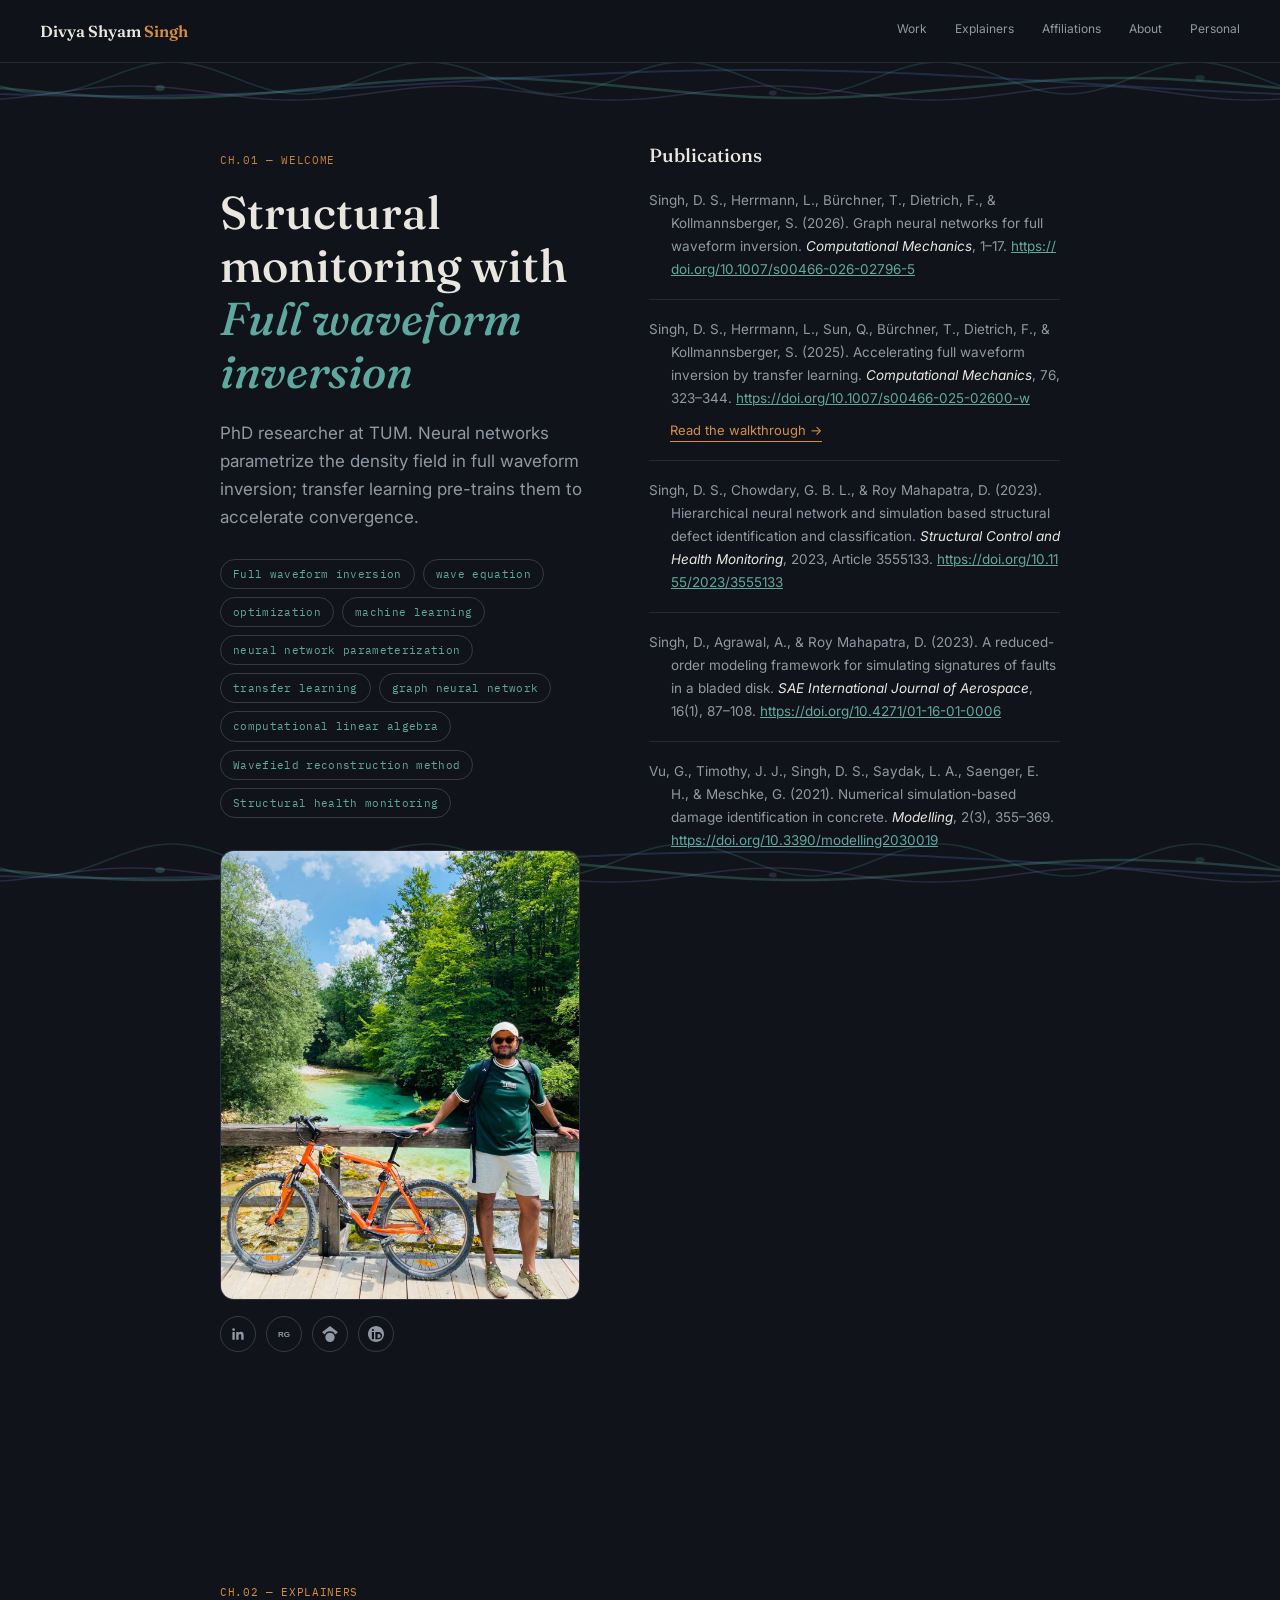
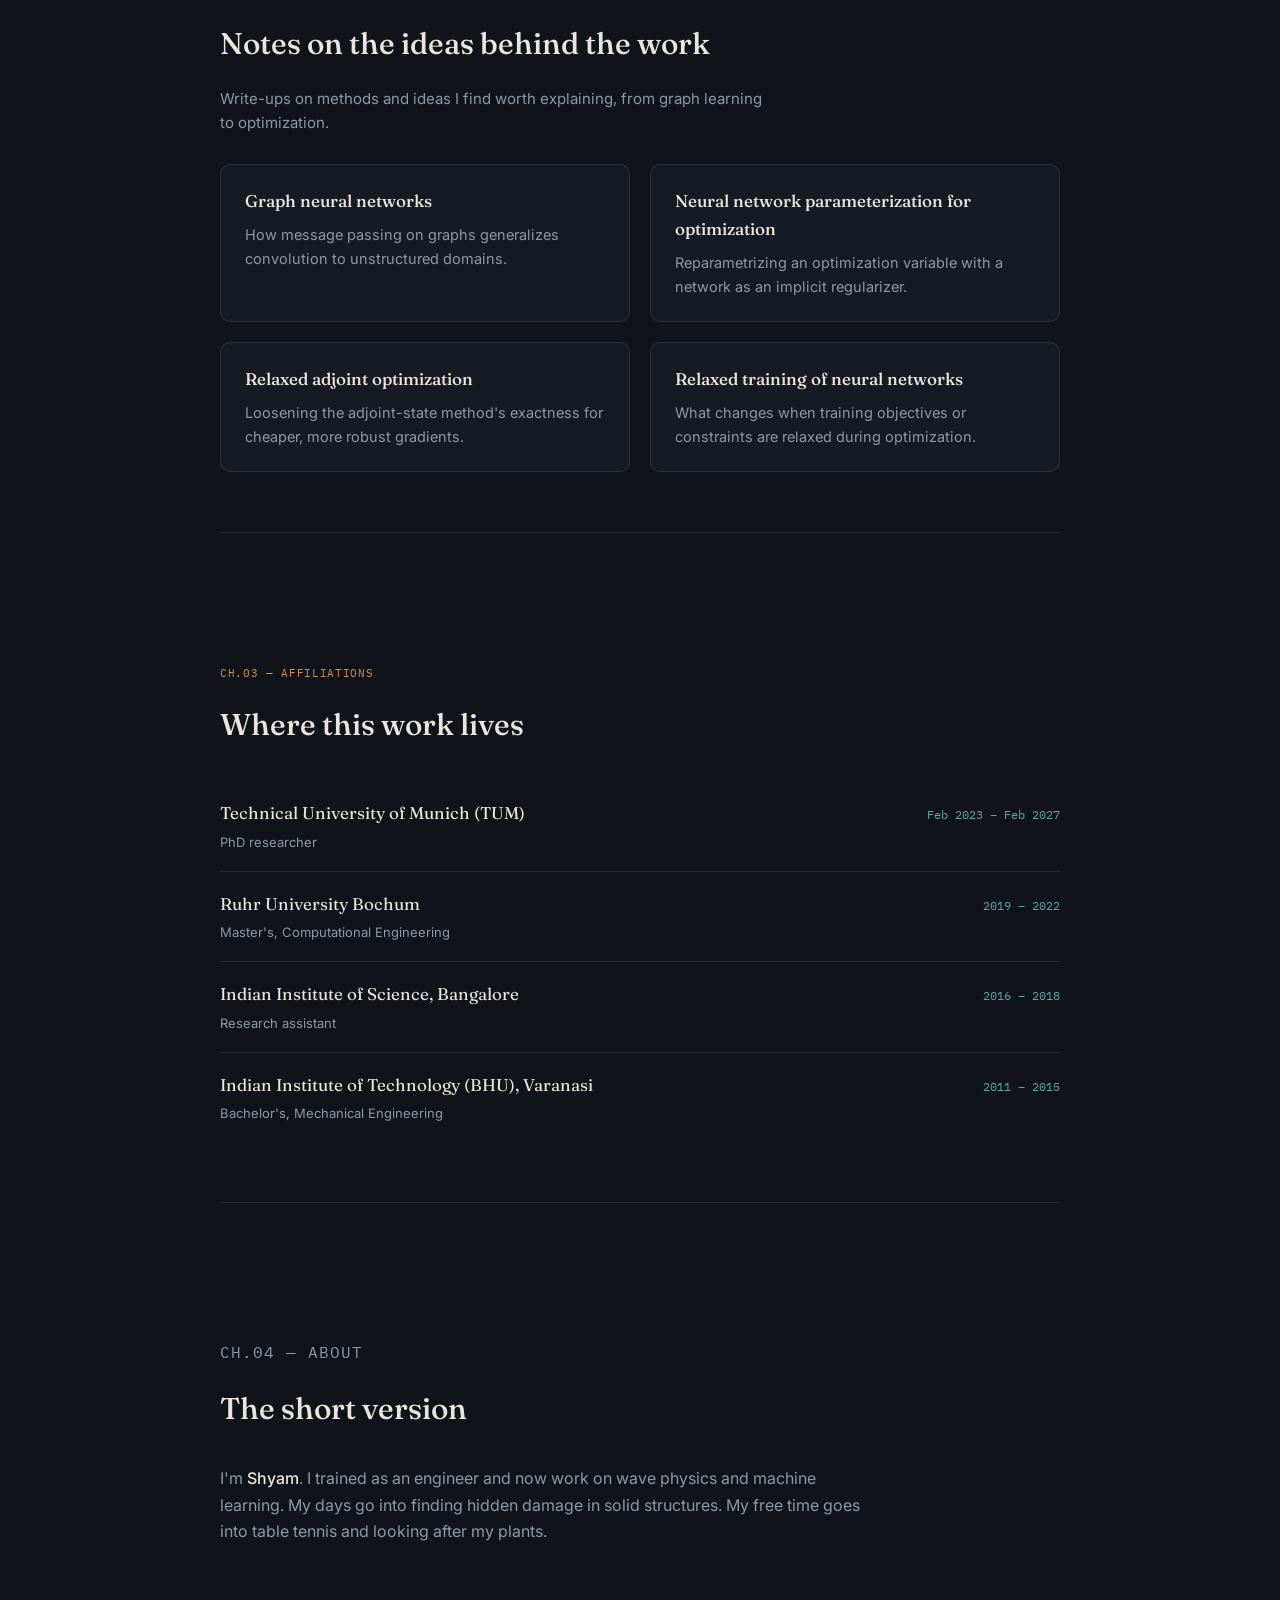
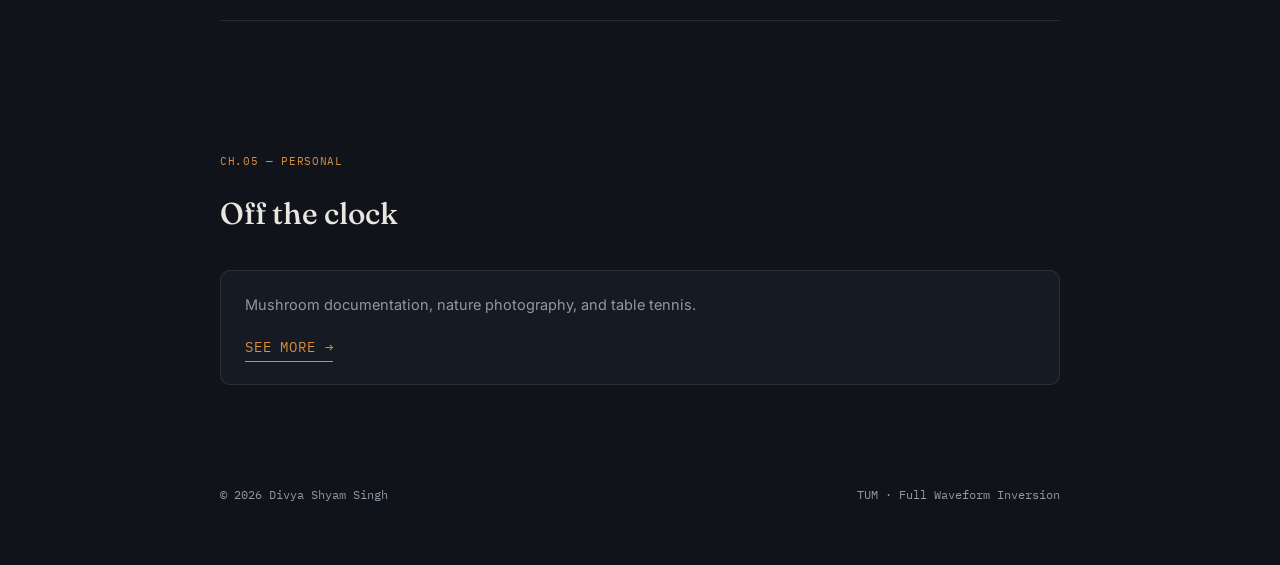
==== commit 2a824529: "Cache-bust styles.css to avoid stale CSS after edits The wave decoration change (vertical strip -> h" ====
--- a/index.html
+++ b/index.html
@@ -7,7 +7,7 @@
 <link rel="preconnect" href="https://fonts.googleapis.com">
 <link rel="preconnect" href="https://fonts.gstatic.com" crossorigin>
 <link href="https://fonts.googleapis.com/css2?family=Fraunces:opsz,wght@9..144,400;9..144,500;9..144,600&family=IBM+Plex+Mono:wght@400;500&family=Inter:wght@400;500&display=swap" rel="stylesheet">
-<link rel="stylesheet" href="styles.css">
+<link rel="stylesheet" href="styles.css?v=20260811">
 <style>
   #hero{
     display:block;
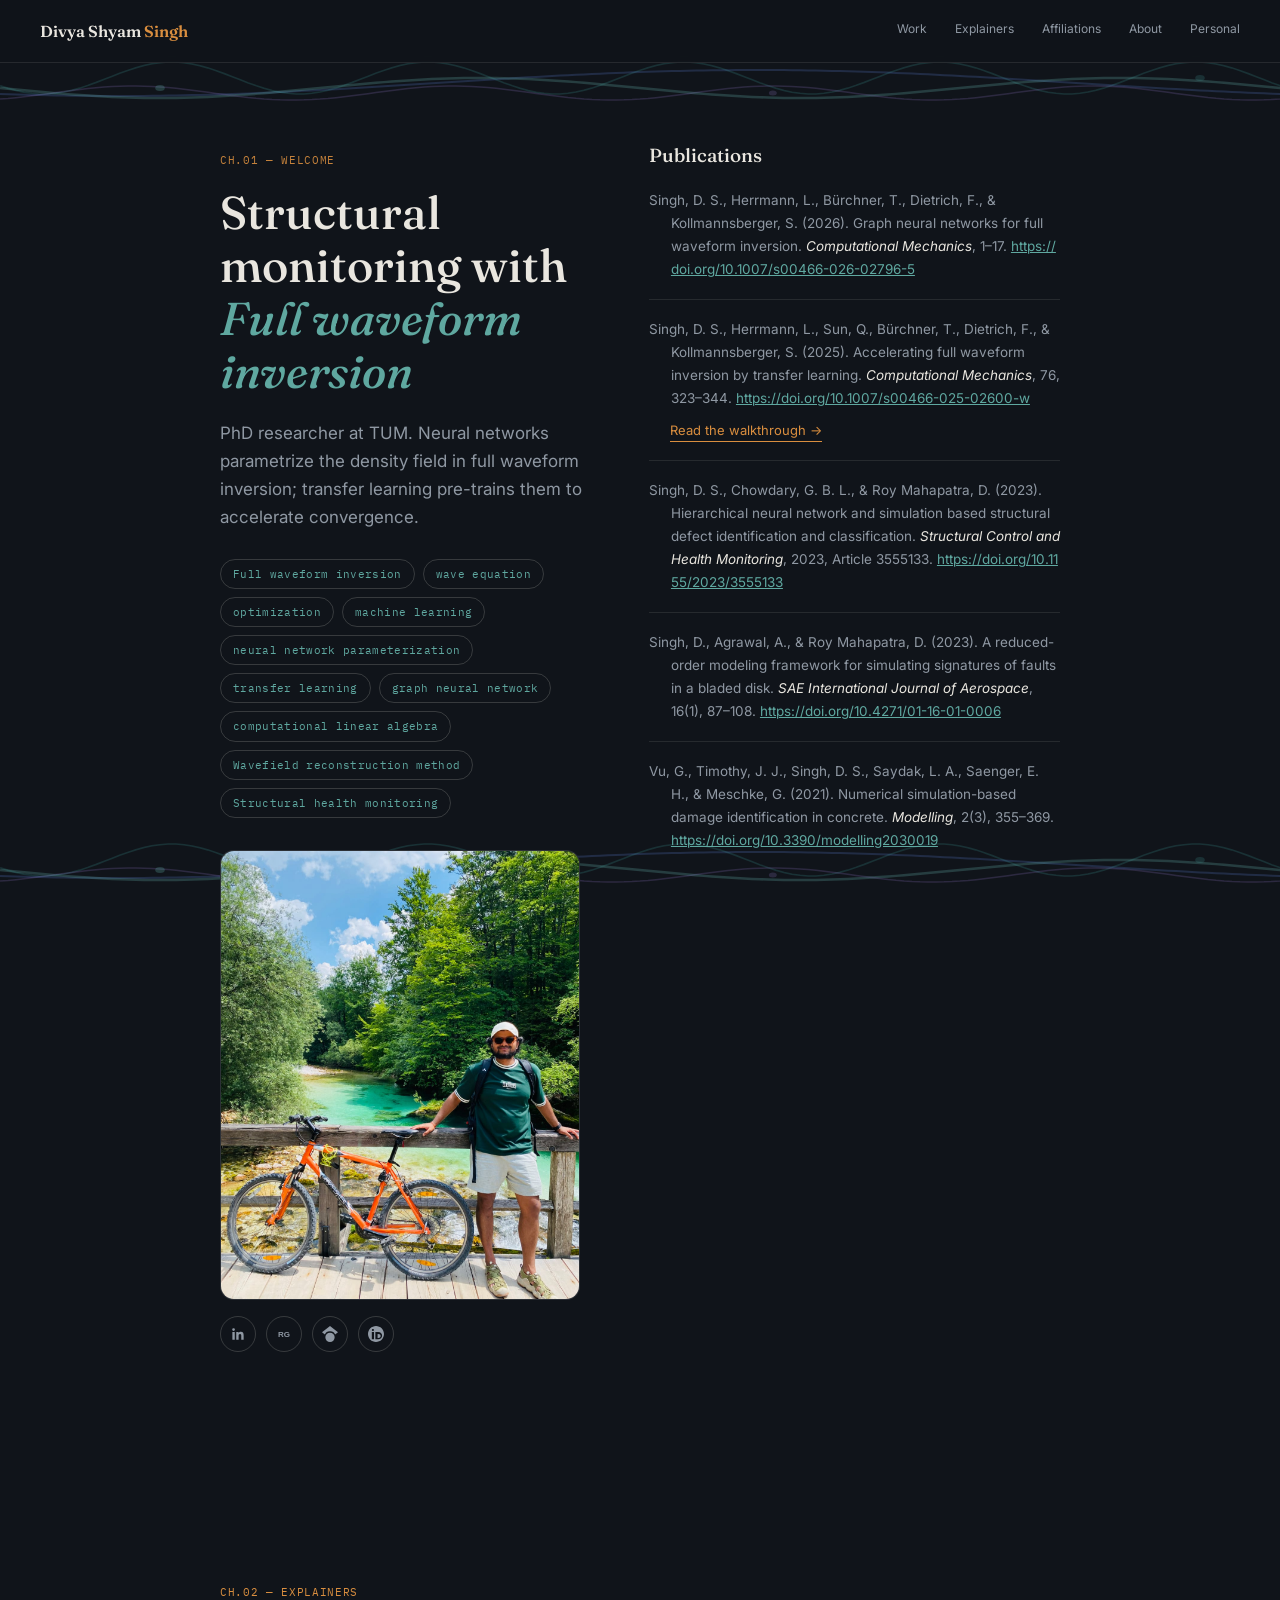
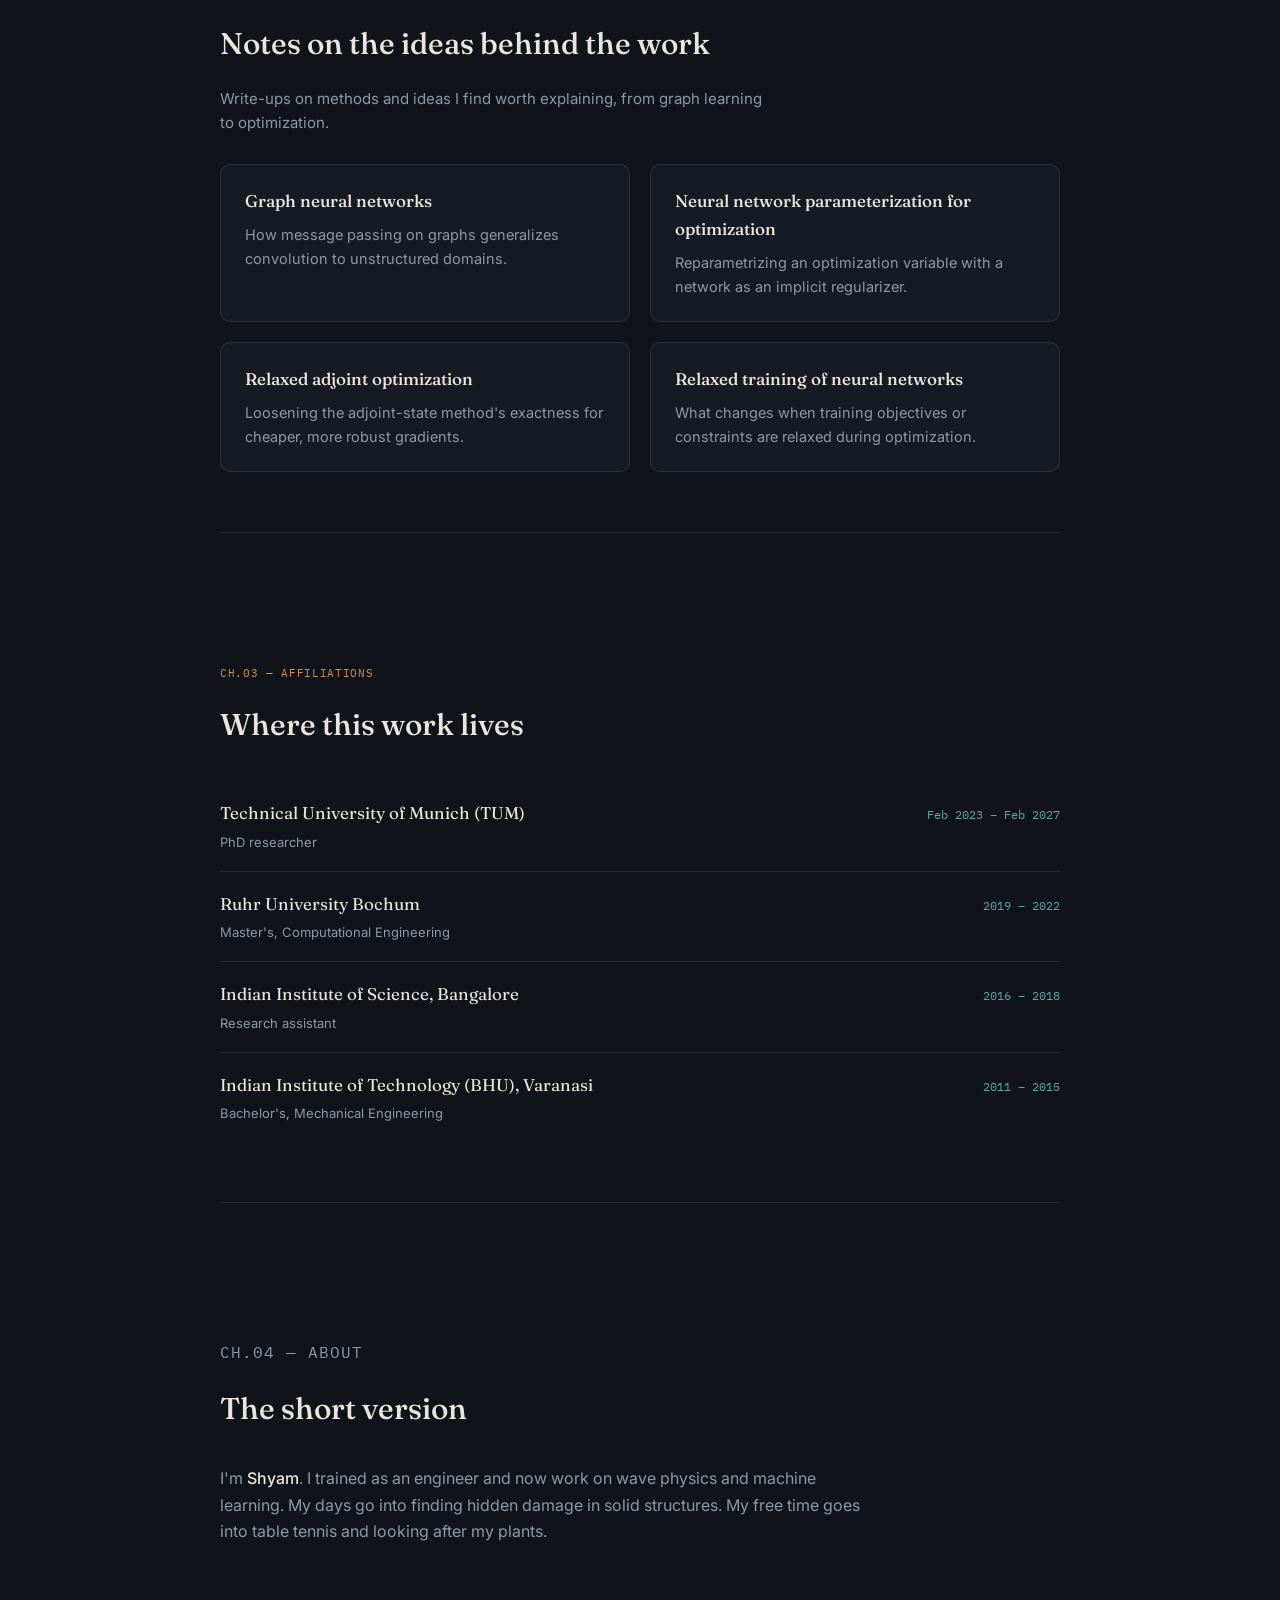
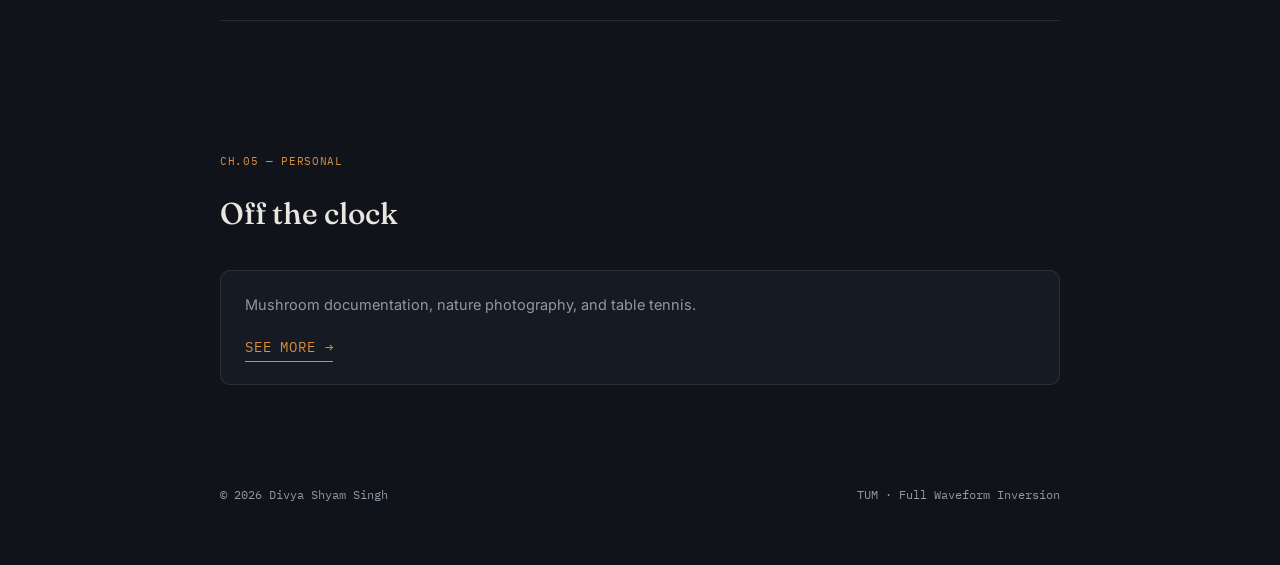
==== commit 323b2f49: "Make wave bands scroll with the page instead of staying pinned Switched .edge-waves from position:fi" ====
--- a/index.html
+++ b/index.html
@@ -7,7 +7,7 @@
 <link rel="preconnect" href="https://fonts.googleapis.com">
 <link rel="preconnect" href="https://fonts.gstatic.com" crossorigin>
 <link href="https://fonts.googleapis.com/css2?family=Fraunces:opsz,wght@9..144,400;9..144,500;9..144,600&family=IBM+Plex+Mono:wght@400;500&family=Inter:wght@400;500&display=swap" rel="stylesheet">
-<link rel="stylesheet" href="styles.css?v=20260811">
+<link rel="stylesheet" href="styles.css?v=20260811b">
 <style>
   #hero{
     display:block;
--- a/styles.css
+++ b/styles.css
@@ -89,7 +89,7 @@
 @media (prefers-reduced-motion: reduce){ html{ scroll-behavior:auto; } }
 
 .edge-waves{
-  position:fixed; left:0; right:0;
+  position:absolute; left:0; right:0;
   height:60px; pointer-events:none; z-index:0;
   overflow:hidden;
 }
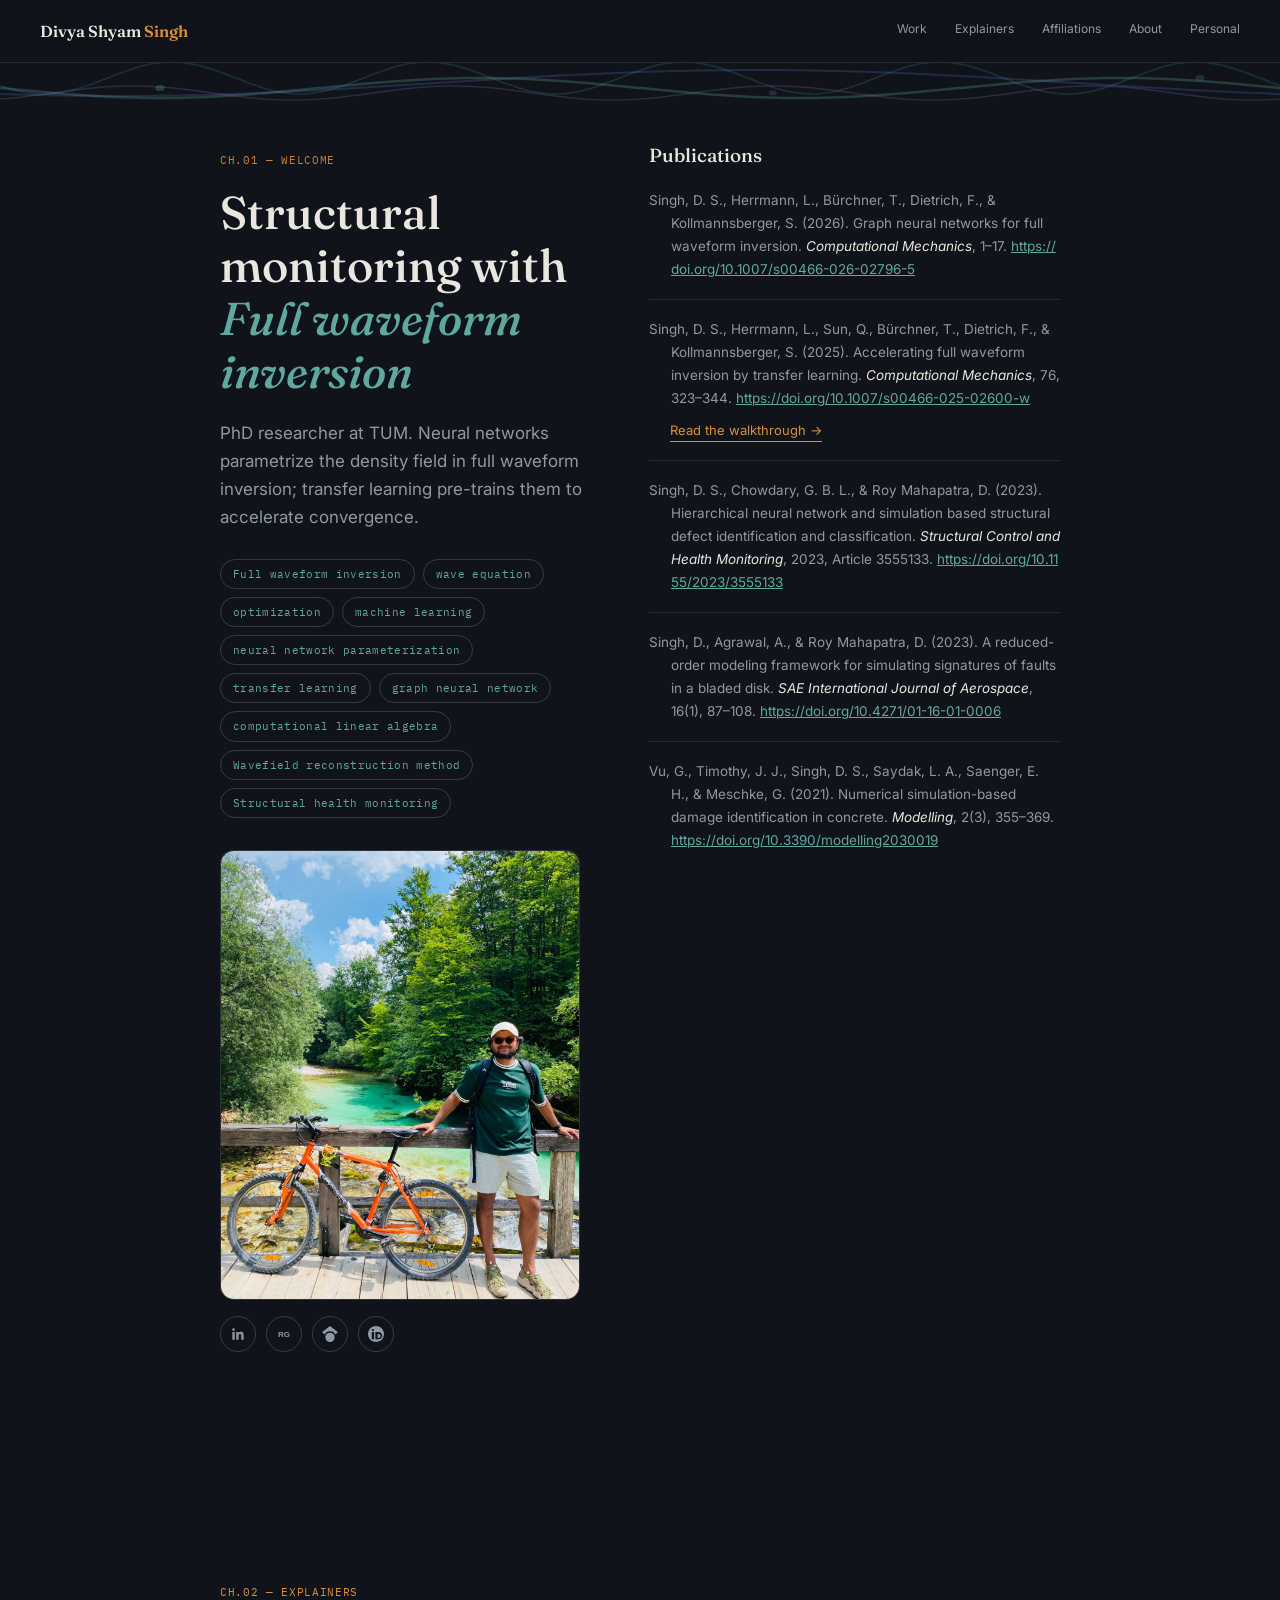
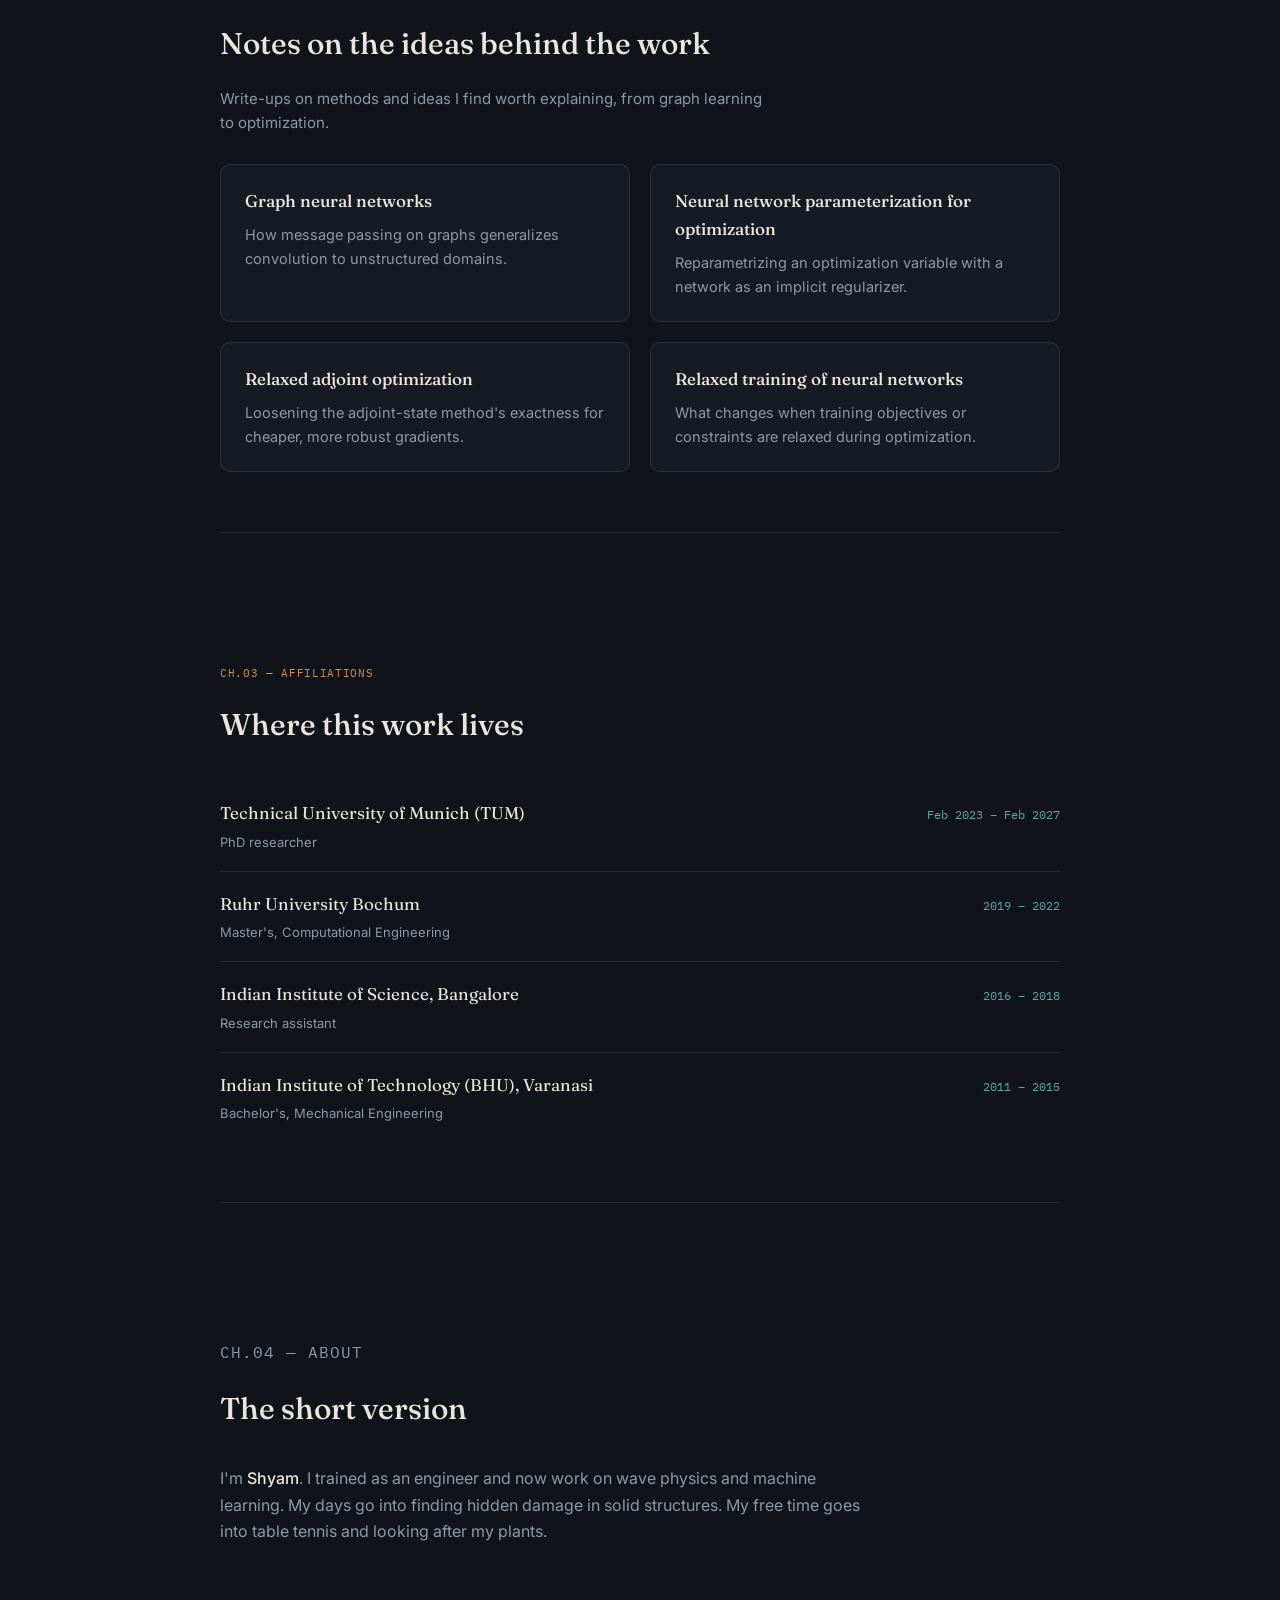
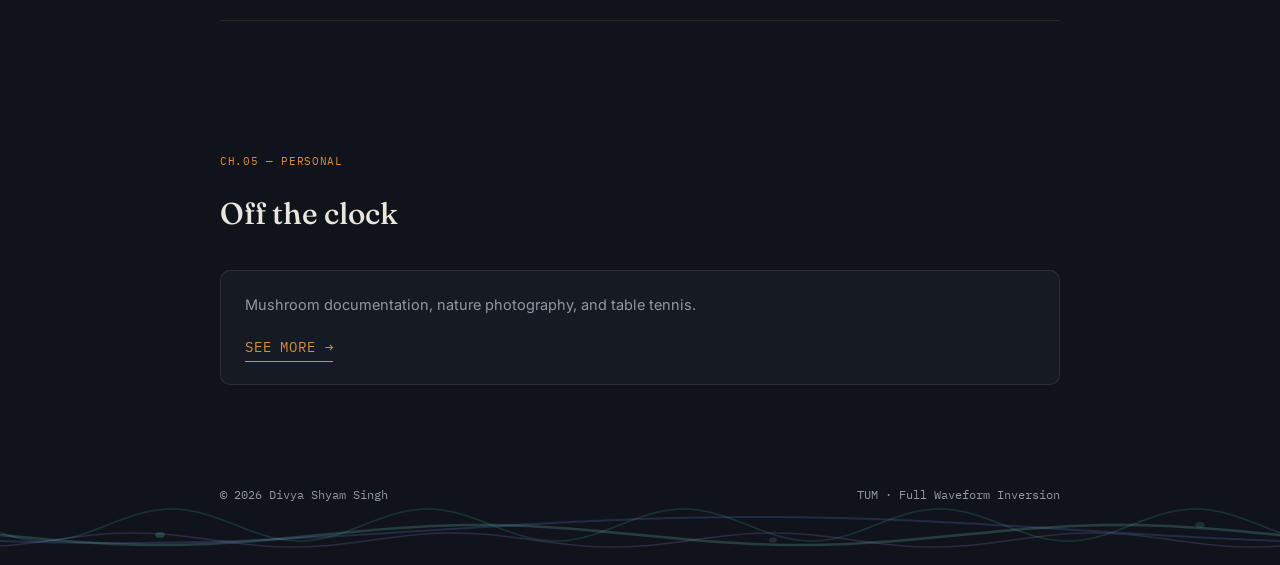
==== commit 574b7a5d: "Fix bottom wave band landing mid-page instead of at document end .edge-waves used position:absolute " ====
--- a/index.html
+++ b/index.html
@@ -7,7 +7,7 @@
 <link rel="preconnect" href="https://fonts.googleapis.com">
 <link rel="preconnect" href="https://fonts.gstatic.com" crossorigin>
 <link href="https://fonts.googleapis.com/css2?family=Fraunces:opsz,wght@9..144,400;9..144,500;9..144,600&family=IBM+Plex+Mono:wght@400;500&family=Inter:wght@400;500&display=swap" rel="stylesheet">
-<link rel="stylesheet" href="styles.css?v=20260811b">
+<link rel="stylesheet" href="styles.css?v=20260811c">
 <style>
   #hero{
     display:block;
--- a/styles.css
+++ b/styles.css
@@ -17,6 +17,7 @@
   color:var(--text);
   font-family:'Inter', system-ui, sans-serif;
   line-height:1.65;
+  position:relative;
 }
 ::selection{ background:var(--amber); color:#10141a; }
 a{ color:inherit; }
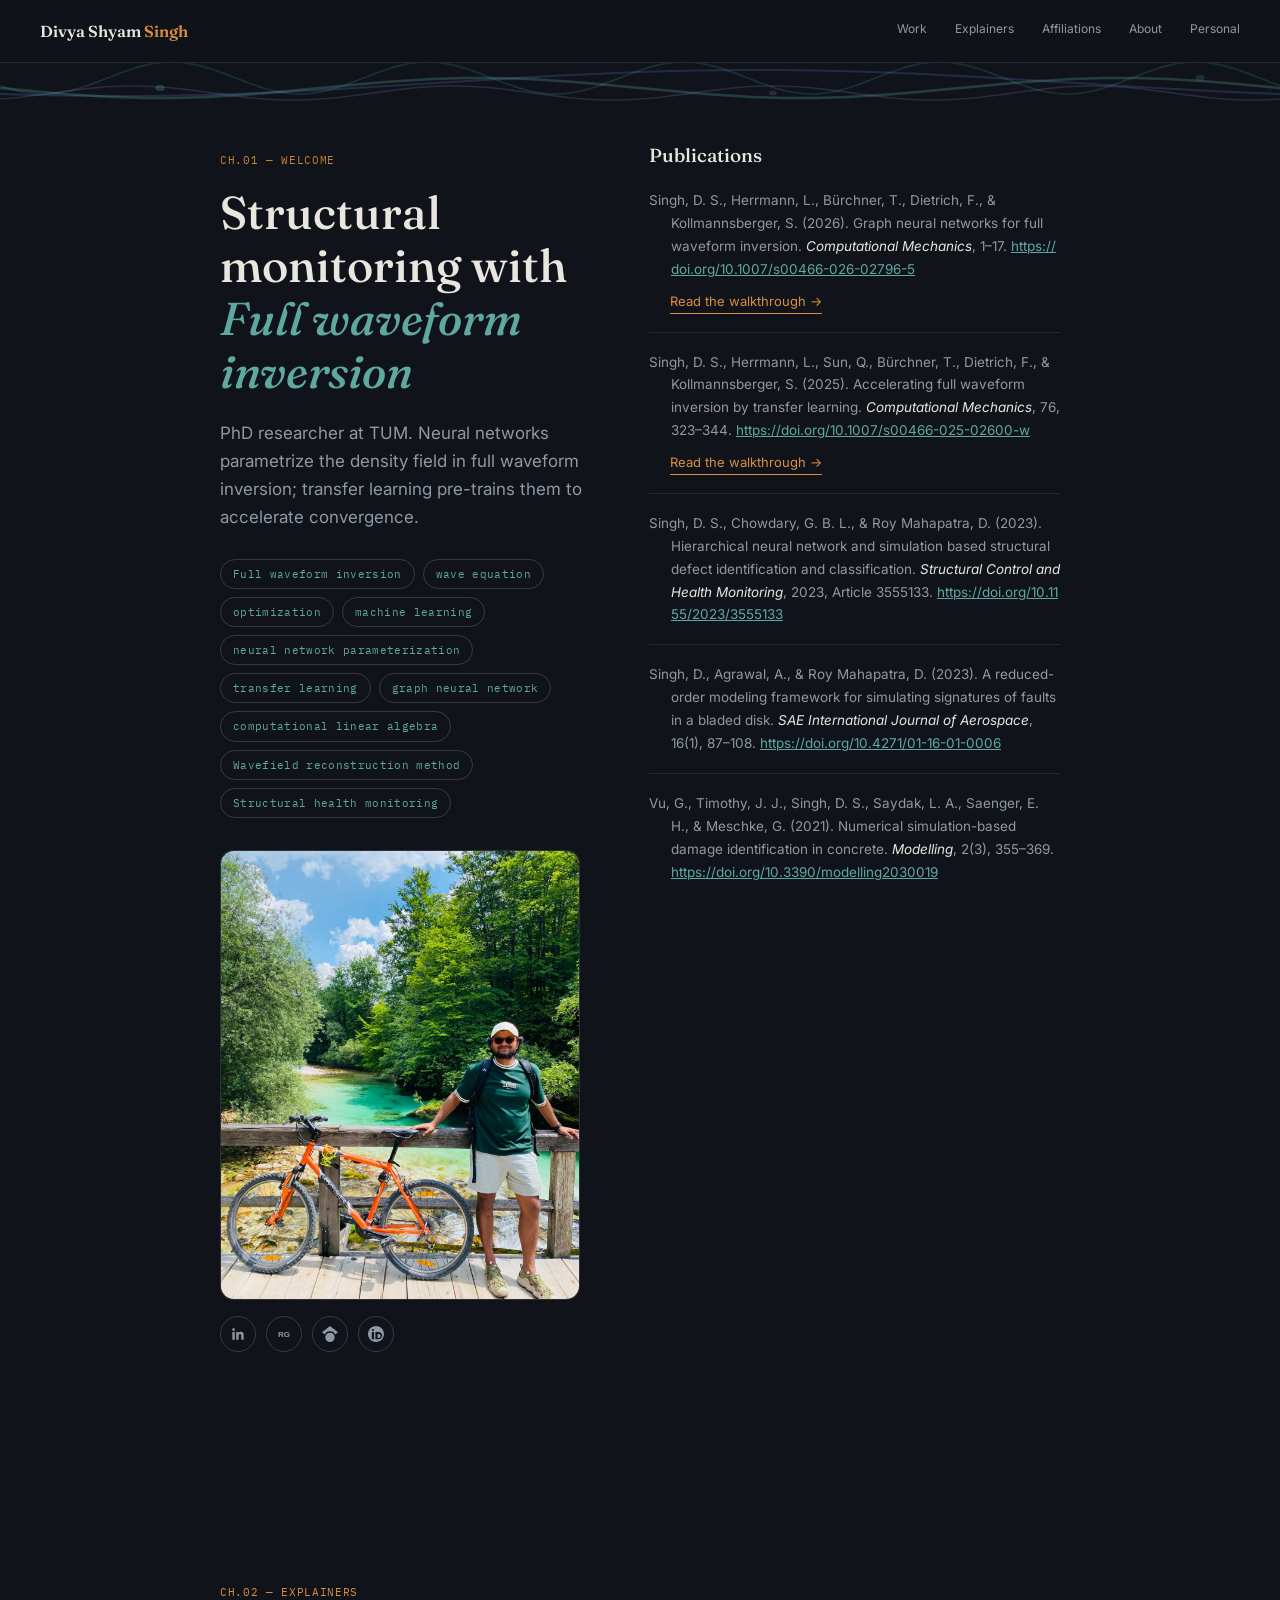
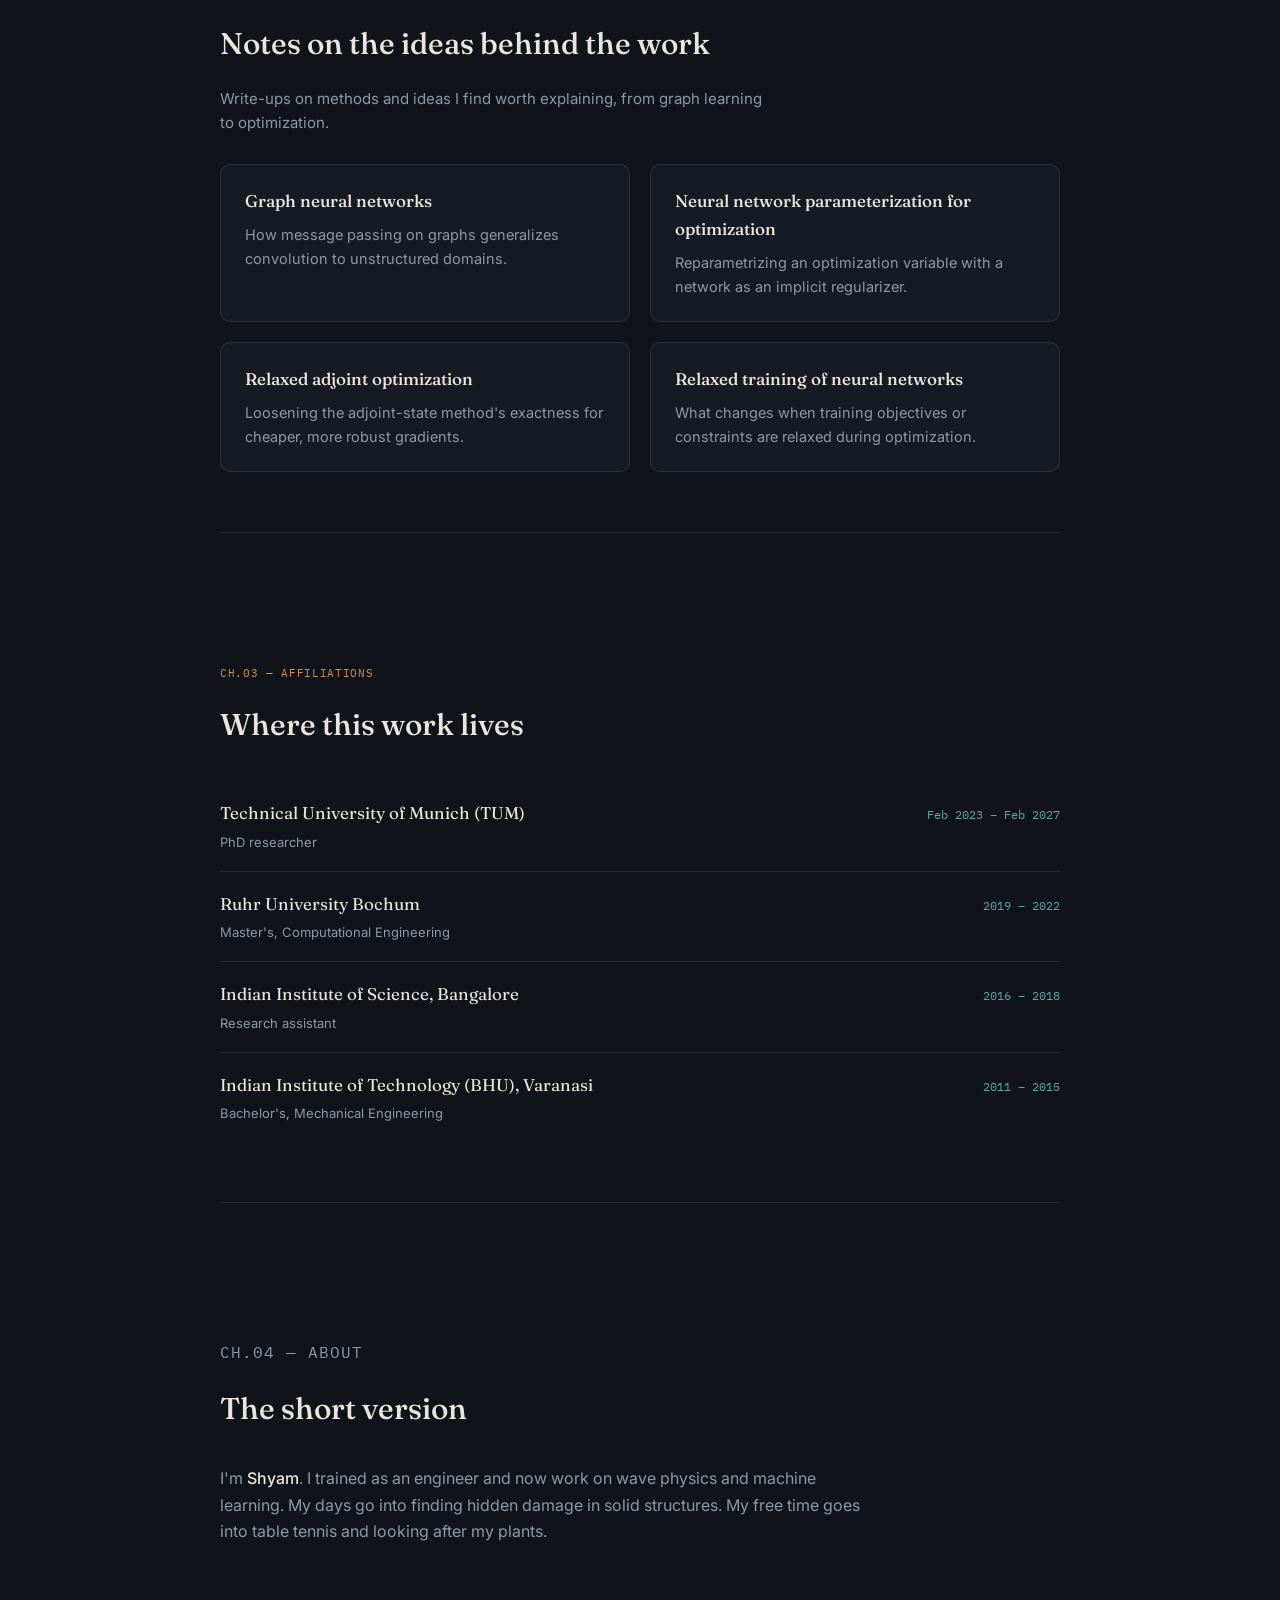
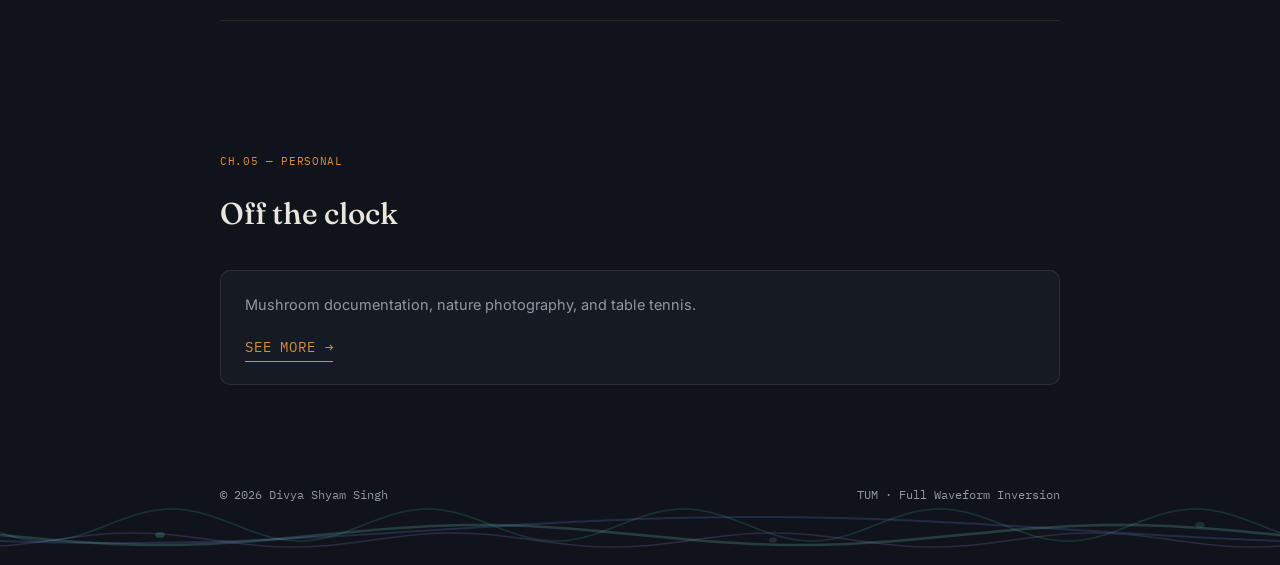
==== commit 349210df: "Add SEO: meta tags, Open Graph, structured data, sitemap, robots.txt Every page gets a meta descript" ====
--- a/index.html
+++ b/index.html
@@ -3,7 +3,39 @@
 <head>
 <meta charset="UTF-8">
 <meta name="viewport" content="width=device-width, initial-scale=1.0">
-<title>Divya Shyam Singh</title>
+<title>Divya Shyam Singh — Structural Monitoring with Full Waveform Inversion</title>
+<meta name="description" content="Divya Shyam Singh is a PhD researcher at TUM working on full waveform inversion, neural network parameterization, and graph neural networks for structural health monitoring and non-destructive testing.">
+<link rel="canonical" href="https://divshysin.github.io/">
+<meta property="og:type" content="website">
+<meta property="og:url" content="https://divshysin.github.io/">
+<meta property="og:title" content="Divya Shyam Singh — Structural Monitoring with Full Waveform Inversion">
+<meta property="og:description" content="PhD researcher at TUM working on full waveform inversion, neural network parameterization, and graph neural networks for structural health monitoring.">
+<meta property="og:image" content="https://divshysin.github.io/assets/profile/photo.jpg">
+<meta name="twitter:card" content="summary_large_image">
+<meta name="twitter:title" content="Divya Shyam Singh — Structural Monitoring with Full Waveform Inversion">
+<meta name="twitter:description" content="PhD researcher at TUM working on full waveform inversion, neural network parameterization, and graph neural networks for structural health monitoring.">
+<meta name="twitter:image" content="https://divshysin.github.io/assets/profile/photo.jpg">
+<script type="application/ld+json">
+{
+  "@context": "https://schema.org",
+  "@type": "Person",
+  "name": "Divya Shyam Singh",
+  "url": "https://divshysin.github.io/",
+  "image": "https://divshysin.github.io/assets/profile/photo.jpg",
+  "jobTitle": "PhD Researcher",
+  "affiliation": {
+    "@type": "CollegeOrUniversity",
+    "name": "Technical University of Munich"
+  },
+  "email": "mailto:divya.singh@tum.de",
+  "sameAs": [
+    "https://www.linkedin.com/in/divshsin/",
+    "https://www.researchgate.net/profile/Divya-Shyam-Singh-2",
+    "https://scholar.google.com/citations?user=q1MLtzgAAAAJ&hl=en",
+    "https://orcid.org/0009-0006-0294-1586"
+  ]
+}
+</script>
 <link rel="preconnect" href="https://fonts.googleapis.com">
 <link rel="preconnect" href="https://fonts.gstatic.com" crossorigin>
 <link href="https://fonts.googleapis.com/css2?family=Fraunces:opsz,wght@9..144,400;9..144,500;9..144,600&family=IBM+Plex+Mono:wght@400;500&family=Inter:wght@400;500&display=swap" rel="stylesheet">
@@ -185,6 +217,7 @@
         <div class="pub-list">
           <div class="pub-item">
             <p class="pub-cite">Singh, D. S., Herrmann, L., Bürchner, T., Dietrich, F., &amp; Kollmannsberger, S. (2026). Graph neural networks for full waveform inversion. <em>Computational Mechanics</em>, 1–17. <a href="https://doi.org/10.1007/s00466-026-02796-5" target="_blank" rel="noopener">https://doi.org/10.1007/s00466-026-02796-5</a></p>
+            <a class="pub-walkthrough" href="work/gnn-fwi.html">Read the walkthrough →</a>
           </div>
           <div class="pub-item">
             <p class="pub-cite">Singh, D. S., Herrmann, L., Sun, Q., Bürchner, T., Dietrich, F., &amp; Kollmannsberger, S. (2025). Accelerating full waveform inversion by transfer learning. <em>Computational Mechanics</em>, 76, 323–344. <a href="https://doi.org/10.1007/s00466-025-02600-w" target="_blank" rel="noopener">https://doi.org/10.1007/s00466-025-02600-w</a></p>
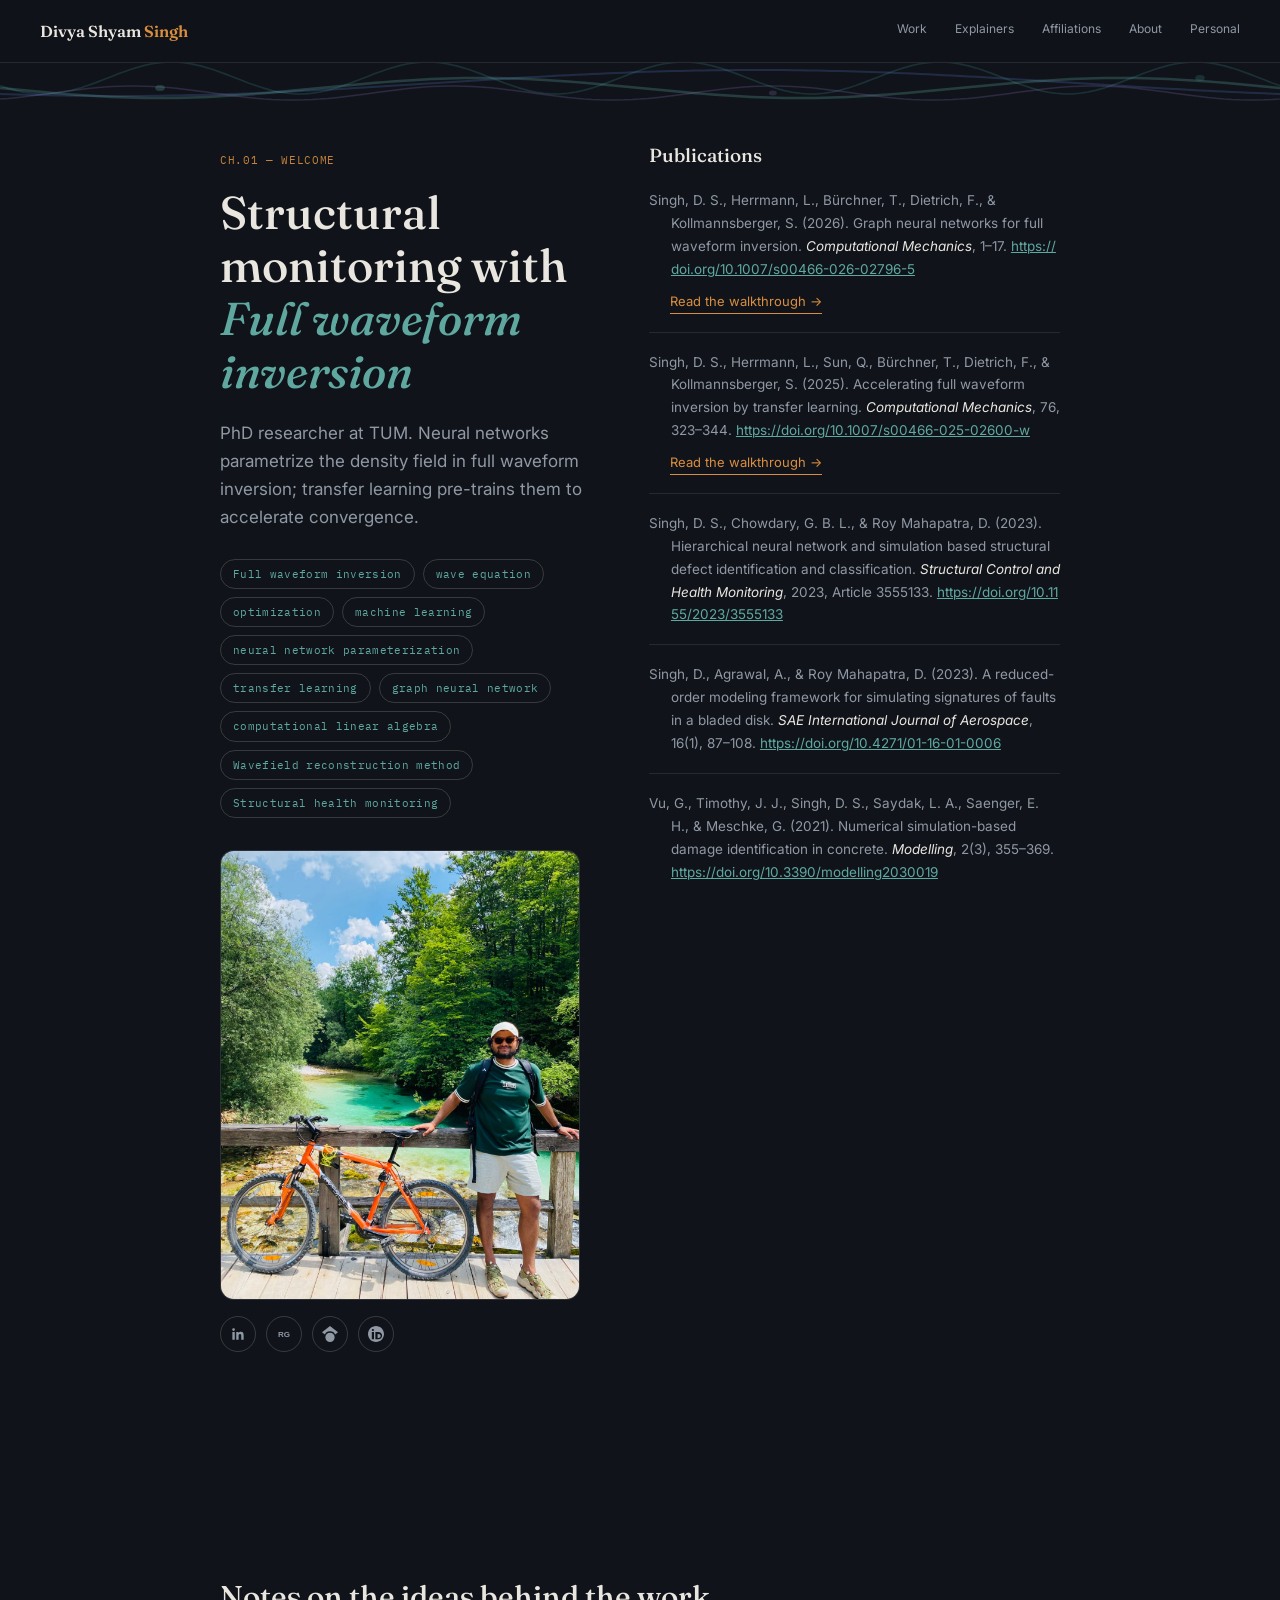
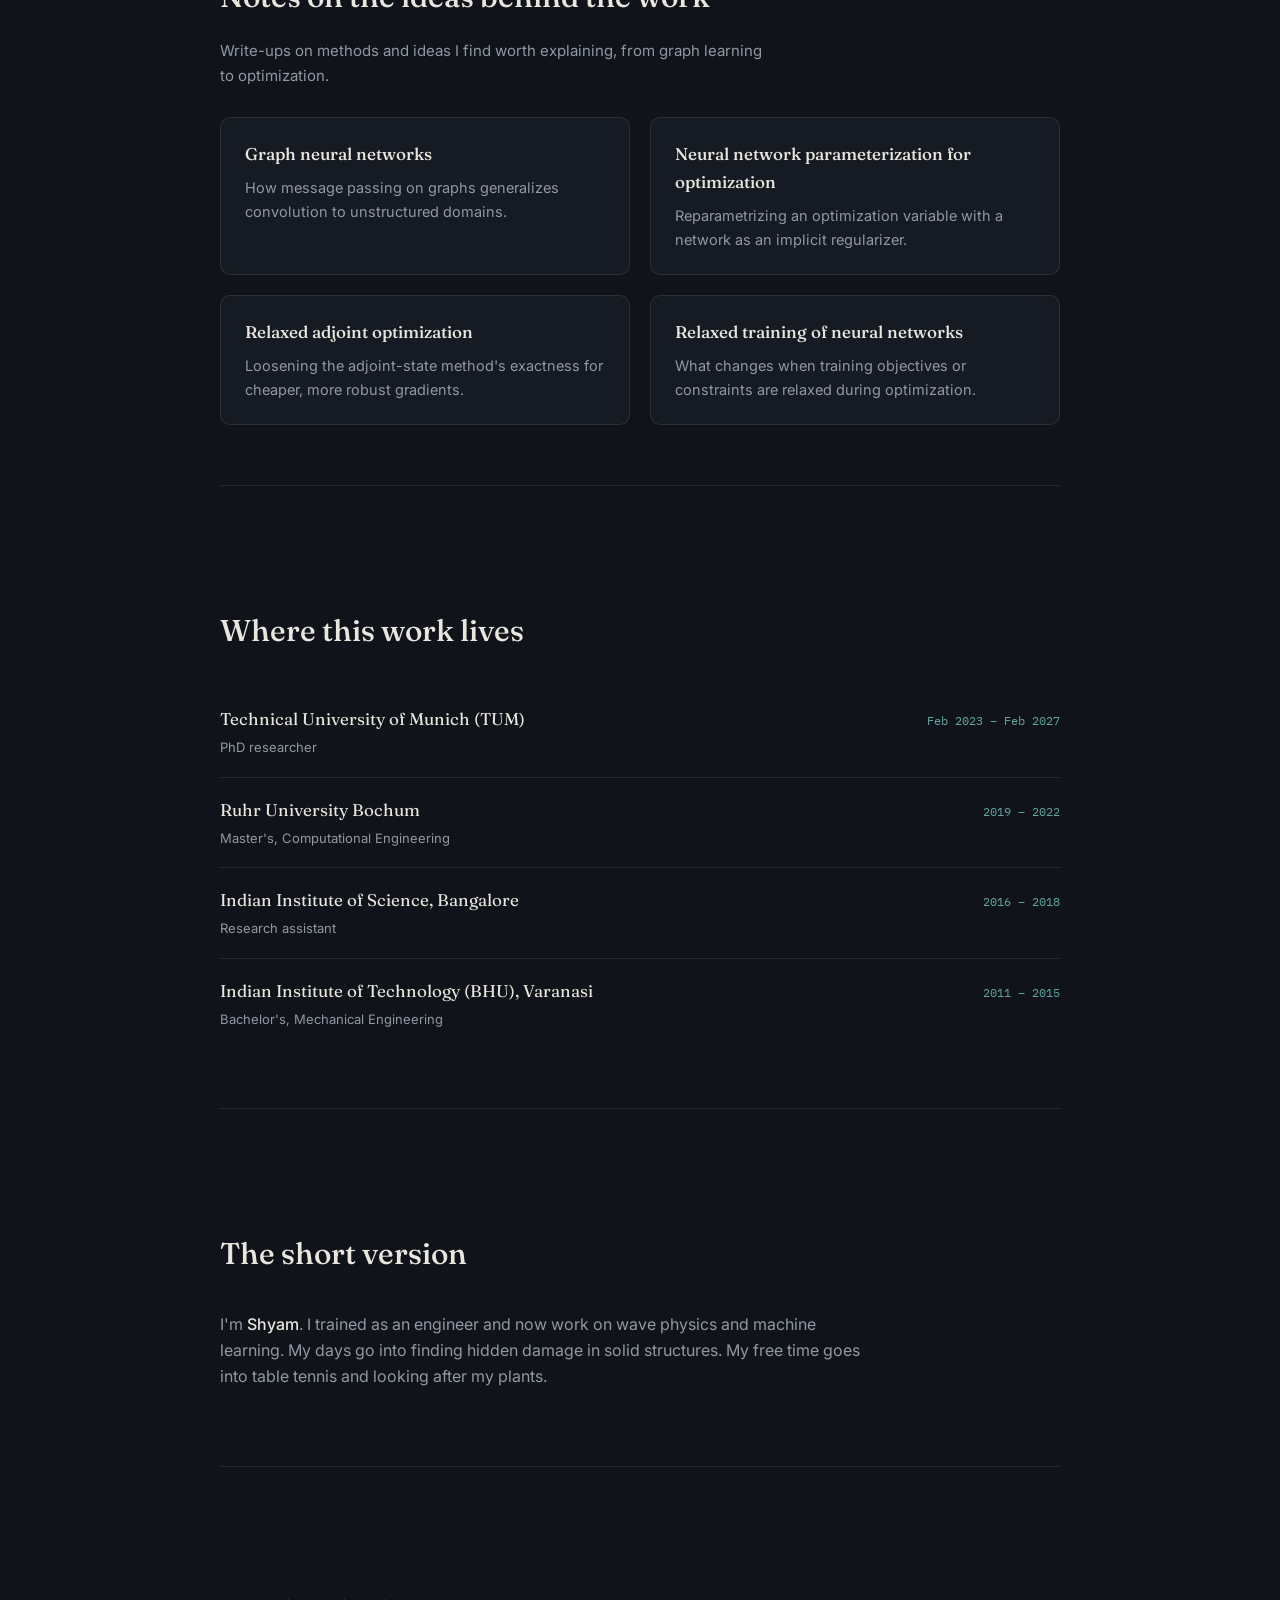
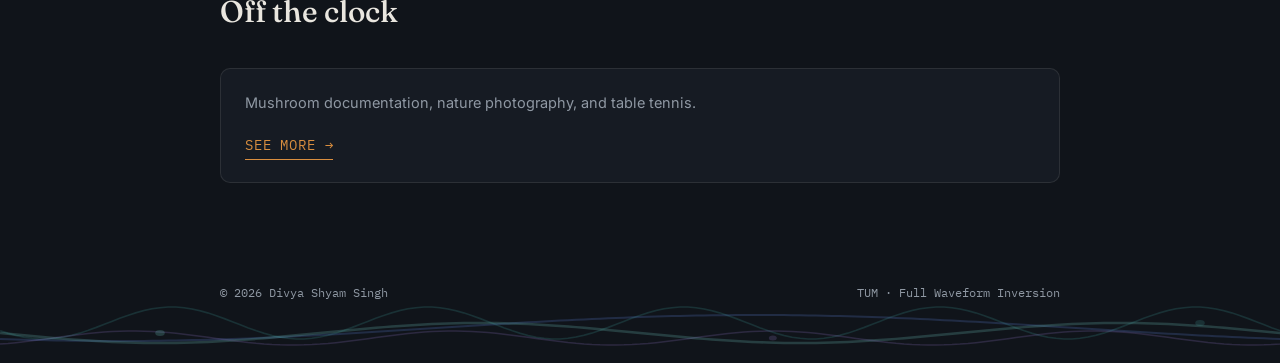
==== commit 488da310: "Remove chapter number eyebrows except on the hero Ch.02-05 labels dropped from Explainers, Affiliati" ====
--- a/index.html
+++ b/index.html
@@ -3,6 +3,7 @@
 <head>
 <meta charset="UTF-8">
 <meta name="viewport" content="width=device-width, initial-scale=1.0">
+<meta name="google-site-verification" content="Uh0sZN9V6YIKBQzB2_-REG5xIiDPBFlU0mdjU_e4IqM" />
 <title>Divya Shyam Singh — Structural Monitoring with Full Waveform Inversion</title>
 <meta name="description" content="Divya Shyam Singh is a PhD researcher at TUM working on full waveform inversion, neural network parameterization, and graph neural networks for structural health monitoring and non-destructive testing.">
 <link rel="canonical" href="https://divshysin.github.io/">
@@ -238,7 +239,6 @@
   </section>
 
   <section id="explainers">
-    <p class="eyebrow mono">Ch.02 — Explainers</p>
     <h2>Notes on the ideas behind the work</h2>
     <p class="lede-strip">Write-ups on methods and ideas I find worth explaining, from graph learning to optimization.</p>
     <div class="explainer-grid">
@@ -262,7 +262,6 @@
   </section>
 
   <section id="affiliations">
-    <p class="eyebrow mono">Ch.03 — Affiliations</p>
     <h2>Where this work lives</h2>
     <div class="aff-row">
       <div class="aff-main">
@@ -295,13 +294,11 @@
   </section>
 
   <section id="about">
-    <p class="eyebrow mono">Ch.04 — About</p>
     <h2>The short version</h2>
     <p>I'm <strong>Shyam</strong>. I trained as an engineer and now work on wave physics and machine learning. My days go into finding hidden damage in solid structures. My free time goes into table tennis and looking after my plants.</p>
   </section>
 
   <section id="personal">
-    <p class="eyebrow mono">Ch.05 — Personal</p>
     <h2>Off the clock</h2>
     <div class="card">
       <p>Mushroom documentation, nature photography, and table tennis.</p>
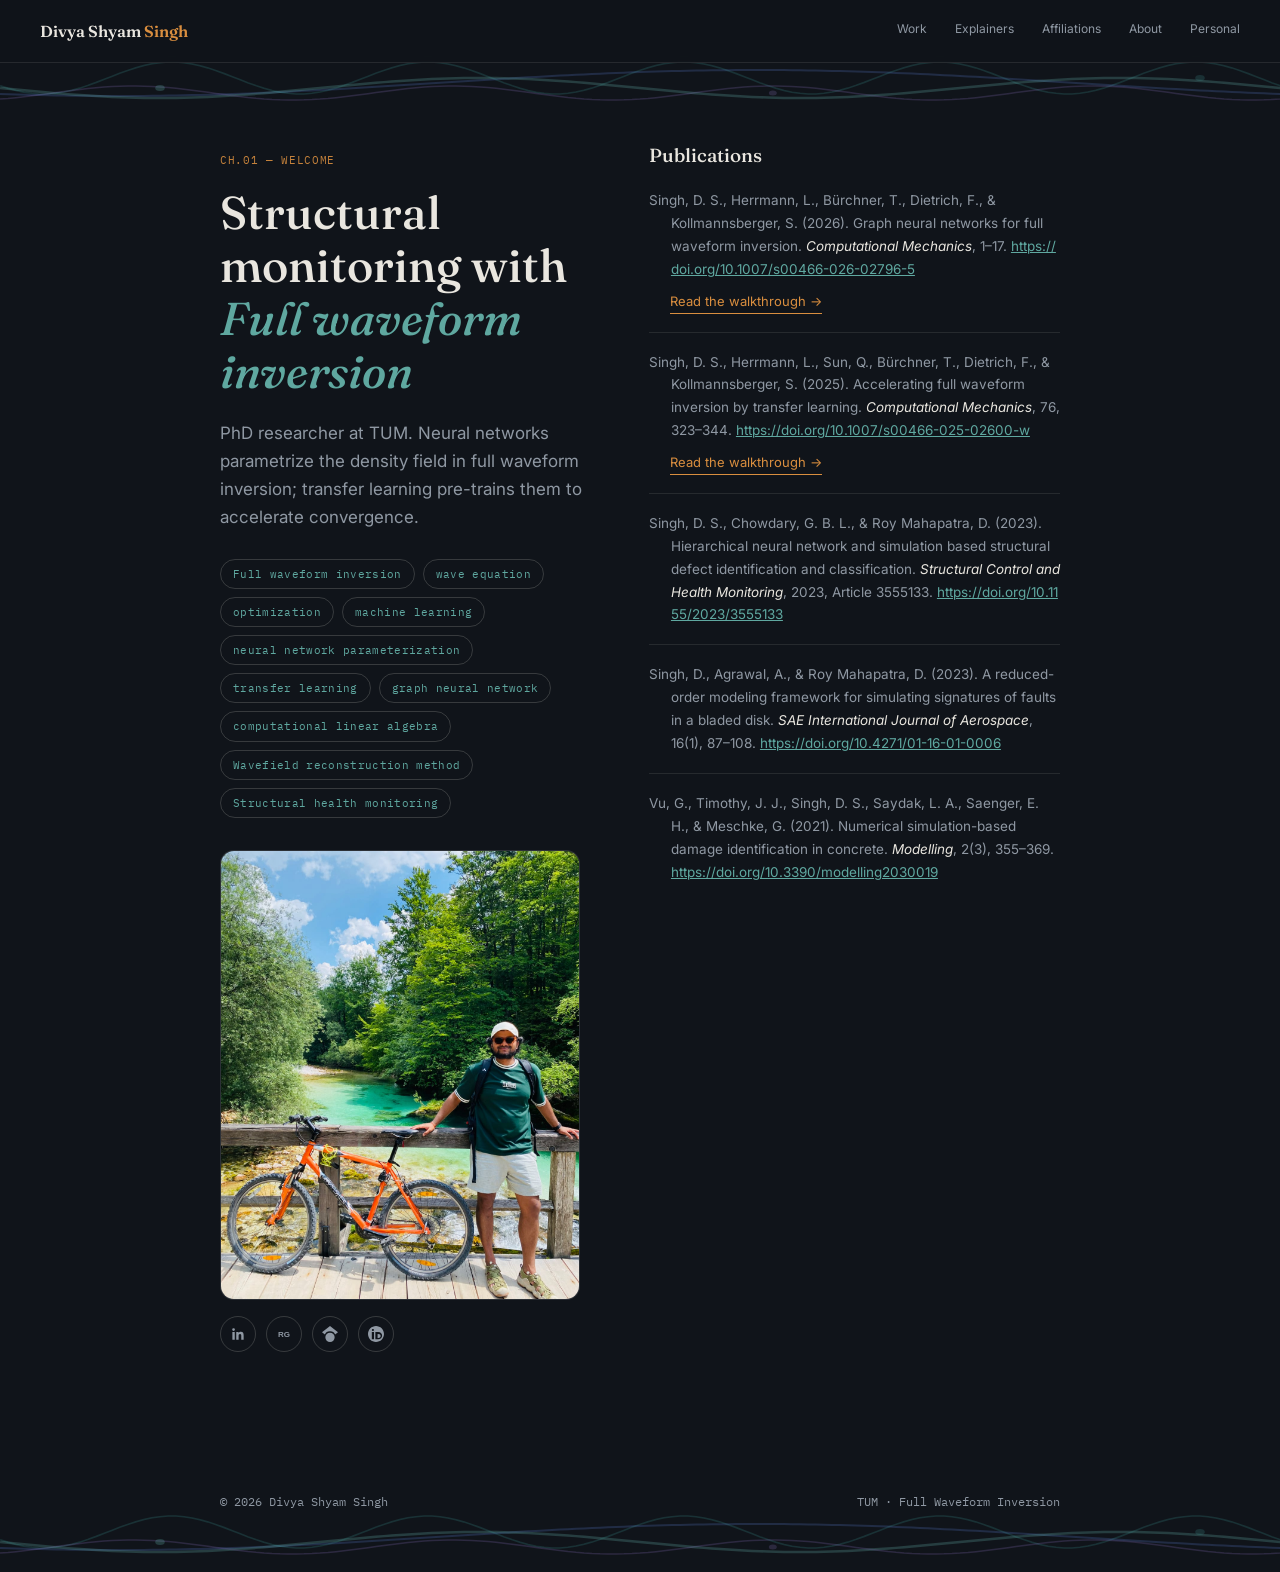
==== commit 29f3d8b1: "Split landing page into hero-only + standalone Explainers/Affiliations/About pages index.html now co" ====
--- a/index.html
+++ b/index.html
@@ -100,41 +100,6 @@
     .hero-photo{ max-width:280px; margin:0 auto 8px; }
   }
 
-  #explainers .lede-strip{ color:var(--text-dim); font-size:15px; max-width:62ch; margin:-14px 0 28px; }
-  .explainer-grid{ display:grid; grid-template-columns:repeat(2,1fr); gap:20px; }
-  .explainer-card{
-    background:var(--bg-panel); border:1px solid var(--line);
-    border-radius:10px; padding:22px 24px; text-decoration:none;
-    display:block; transition:border-color .2s ease;
-  }
-  .explainer-card:hover{ border-color:var(--amber); }
-  .explainer-card h3{ font-family:'Fraunces', serif; font-weight:500; font-size:17px; margin:0 0 8px; color:var(--text); }
-  .explainer-card p{ color:var(--text-dim); font-size:14.5px; margin:0; }
-  @media (max-width:720px){ .explainer-grid{ grid-template-columns:1fr; } }
-
-  #affiliations .aff-row{
-    display:flex; justify-content:space-between; align-items:baseline;
-    gap:16px; padding:18px 0; border-bottom:1px solid var(--line);
-    flex-wrap:wrap;
-  }
-  #affiliations .aff-row:last-child{ border-bottom:none; }
-  #affiliations .aff-main{ display:flex; flex-direction:column; gap:4px; }
-  #affiliations .aff-name{ font-family:'Fraunces', serif; font-size:17px; }
-  #affiliations .aff-role{ color:var(--text-dim); font-size:13px; }
-  #affiliations .aff-dates{
-    color:var(--teal); font-size:12px; white-space:nowrap;
-    font-family:'IBM Plex Mono', monospace;
-  }
-  #about p{ font-size:16px; color:var(--text-dim); max-width:64ch; }
-  #about p strong{ color:var(--text); font-weight:500; }
-
-  #personal .card p{ color:var(--text-dim); font-size:14.5px; margin:0 0 16px; }
-  .personal-link{
-    display:inline-flex; align-items:center; gap:8px;
-    color:var(--amber); text-decoration:none; font-size:14px;
-    border-bottom:1px solid var(--amber); padding-bottom:2px;
-  }
-  .personal-link:hover{ color:var(--text); border-color:var(--text); }
 </style>
 </head>
 <body>
@@ -168,10 +133,10 @@
   <button class="nav-toggle mono" id="navToggle" aria-label="Toggle menu">Menu</button>
   <nav id="navMenu">
     <a href="#hero">Work</a>
-    <a href="#explainers">Explainers</a>
-    <a href="#affiliations">Affiliations</a>
-    <a href="#about">About</a>
-    <a href="#personal">Personal</a>
+    <a href="explainers.html">Explainers</a>
+    <a href="affiliations.html">Affiliations</a>
+    <a href="about.html">About</a>
+    <a href="personal.html">Personal</a>
   </nav>
 </header>
 
@@ -238,73 +203,6 @@
     </div>
   </section>
 
-  <section id="explainers">
-    <h2>Notes on the ideas behind the work</h2>
-    <p class="lede-strip">Write-ups on methods and ideas I find worth explaining, from graph learning to optimization.</p>
-    <div class="explainer-grid">
-      <a class="explainer-card" href="explainers/graph-neural-networks.html">
-        <h3>Graph neural networks</h3>
-        <p>How message passing on graphs generalizes convolution to unstructured domains.</p>
-      </a>
-      <a class="explainer-card" href="explainers/nn-parameterization-optimization.html">
-        <h3>Neural network parameterization for optimization</h3>
-        <p>Reparametrizing an optimization variable with a network as an implicit regularizer.</p>
-      </a>
-      <a class="explainer-card" href="explainers/relaxed-adjoint-optimization.html">
-        <h3>Relaxed adjoint optimization</h3>
-        <p>Loosening the adjoint-state method's exactness for cheaper, more robust gradients.</p>
-      </a>
-      <a class="explainer-card" href="explainers/relaxed-nn-training.html">
-        <h3>Relaxed training of neural networks</h3>
-        <p>What changes when training objectives or constraints are relaxed during optimization.</p>
-      </a>
-    </div>
-  </section>
-
-  <section id="affiliations">
-    <h2>Where this work lives</h2>
-    <div class="aff-row">
-      <div class="aff-main">
-        <span class="aff-name">Technical University of Munich (TUM)</span>
-        <span class="aff-role">PhD researcher</span>
-      </div>
-      <span class="aff-dates">Feb 2023 – Feb 2027</span>
-    </div>
-    <div class="aff-row">
-      <div class="aff-main">
-        <span class="aff-name">Ruhr University Bochum</span>
-        <span class="aff-role">Master's, Computational Engineering</span>
-      </div>
-      <span class="aff-dates">2019 – 2022</span>
-    </div>
-    <div class="aff-row">
-      <div class="aff-main">
-        <span class="aff-name">Indian Institute of Science, Bangalore</span>
-        <span class="aff-role">Research assistant</span>
-      </div>
-      <span class="aff-dates">2016 – 2018</span>
-    </div>
-    <div class="aff-row">
-      <div class="aff-main">
-        <span class="aff-name">Indian Institute of Technology (BHU), Varanasi</span>
-        <span class="aff-role">Bachelor's, Mechanical Engineering</span>
-      </div>
-      <span class="aff-dates">2011 – 2015</span>
-    </div>
-  </section>
-
-  <section id="about">
-    <h2>The short version</h2>
-    <p>I'm <strong>Shyam</strong>. I trained as an engineer and now work on wave physics and machine learning. My days go into finding hidden damage in solid structures. My free time goes into table tennis and looking after my plants.</p>
-  </section>
-
-  <section id="personal">
-    <h2>Off the clock</h2>
-    <div class="card">
-      <p>Mushroom documentation, nature photography, and table tennis.</p>
-      <a class="personal-link mono" href="personal.html">See more →</a>
-    </div>
-  </section>
 
 </main>
 
